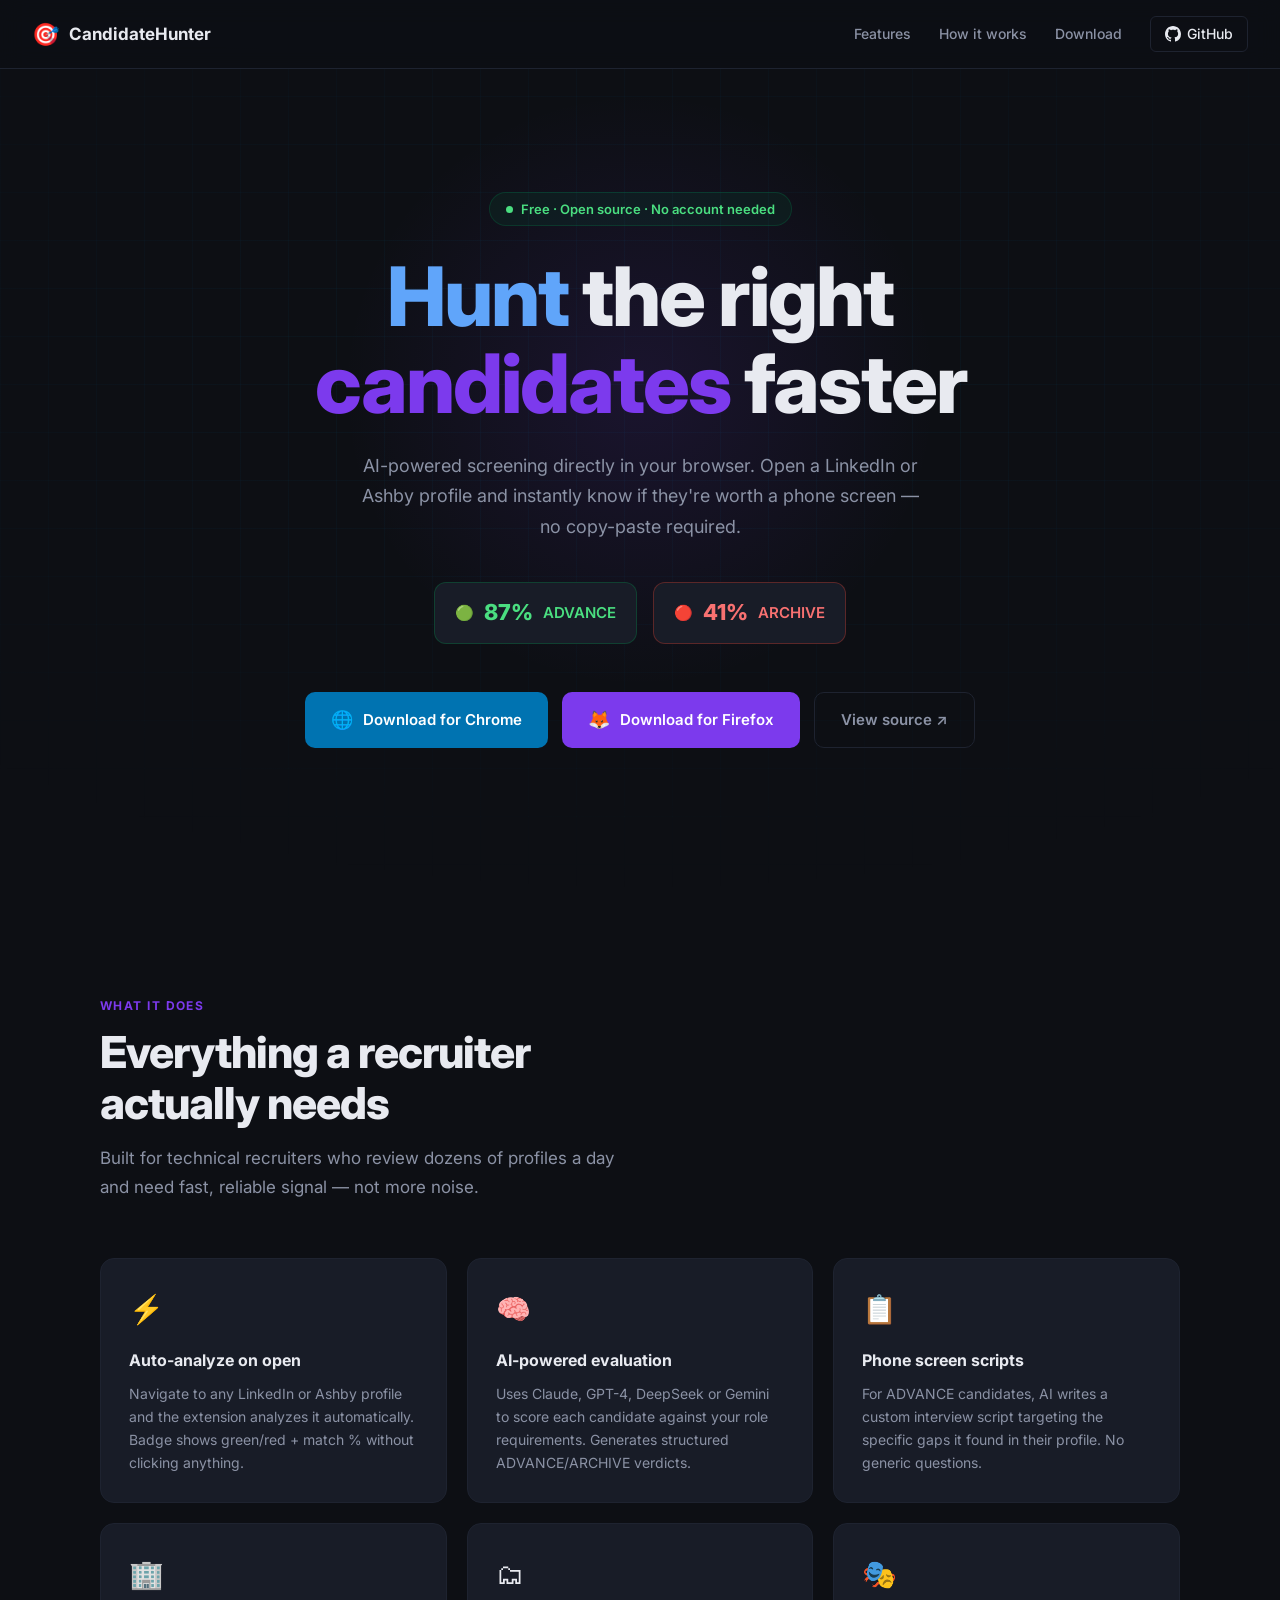
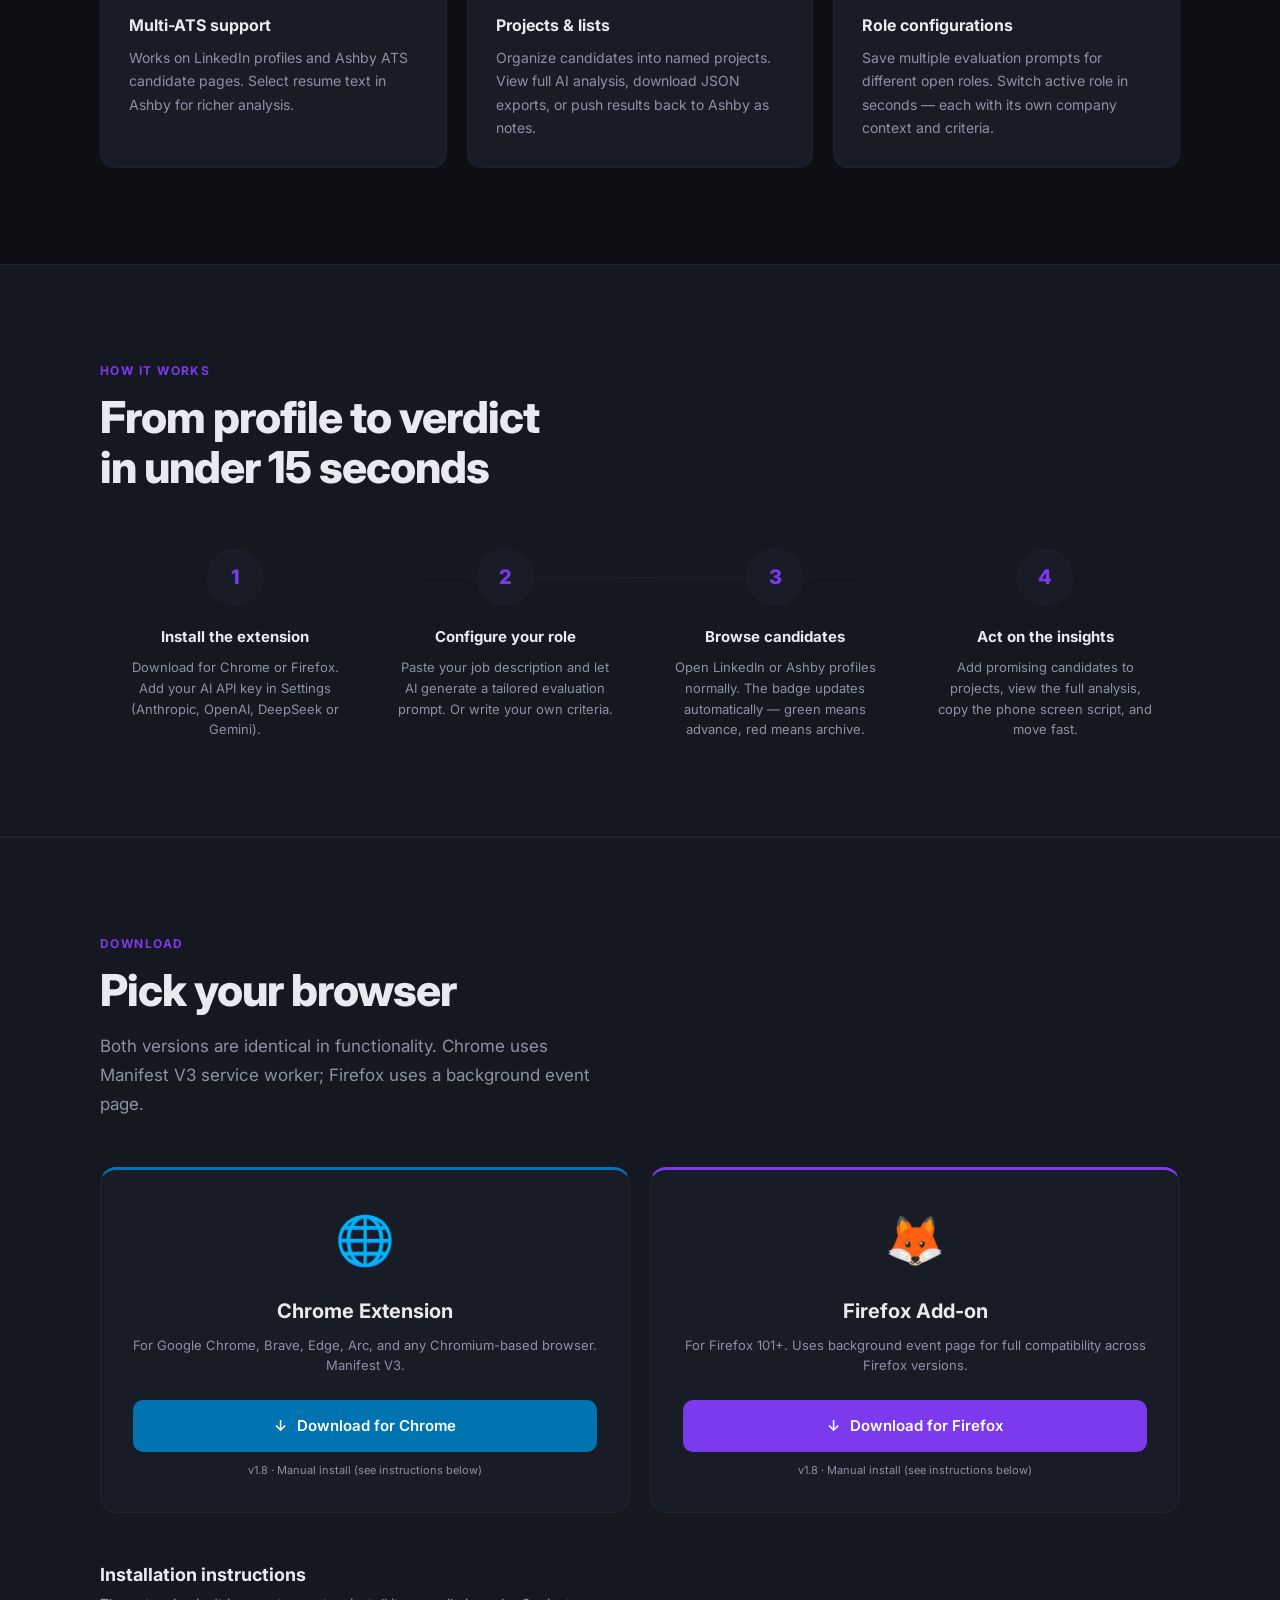
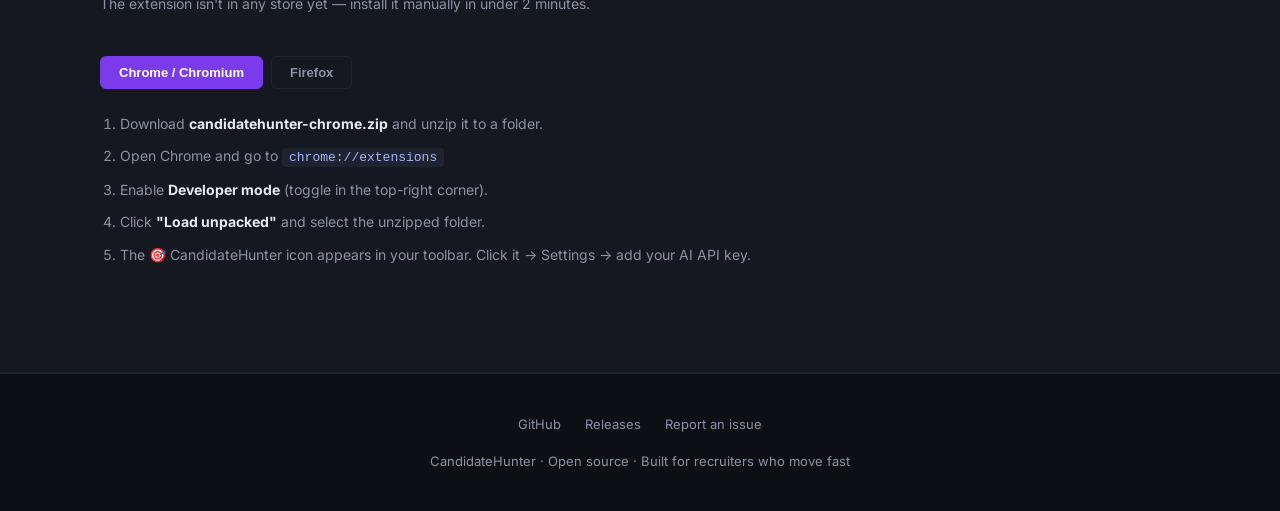
==== index.html @ fe48b66a "Initial commit: landing page + README" ====
<!DOCTYPE html>
<html lang="en">
<head>
  <meta charset="utf-8">
  <meta name="viewport" content="width=device-width, initial-scale=1">
  <title>CandidateHunter — AI-powered candidate screening</title>
  <meta name="description" content="Auto-analyze LinkedIn and Ashby candidates with AI. Get instant ADVANCE/ARCHIVE verdicts, phone screen scripts, and organized pipelines.">
  <link rel="preconnect" href="https://fonts.googleapis.com">
  <link href="https://fonts.googleapis.com/css2?family=Inter:wght@400;500;600;700;800&display=swap" rel="stylesheet">
  <style>
    *, *::before, *::after { box-sizing: border-box; margin: 0; padding: 0; }

    :root {
      --bg:      #0d0f14;
      --surface: #151820;
      --border:  #1e2330;
      --advance: #057642;
      --archive: #c0392b;
      --blue:    #0073b1;
      --purple:  #7c3aed;
      --text:    #e8eaf0;
      --muted:   #8b92a5;
      --card:    #181c27;
    }

    html { scroll-behavior: smooth; }

    body {
      font-family: 'Inter', -apple-system, sans-serif;
      background: var(--bg);
      color: var(--text);
      line-height: 1.6;
      overflow-x: hidden;
    }

    /* ── Nav ── */
    nav {
      position: fixed;
      top: 0; left: 0; right: 0;
      display: flex;
      align-items: center;
      justify-content: space-between;
      padding: 16px 32px;
      background: rgba(13, 15, 20, 0.85);
      backdrop-filter: blur(12px);
      border-bottom: 1px solid var(--border);
      z-index: 100;
    }
    .nav-logo {
      display: flex;
      align-items: center;
      gap: 10px;
      font-weight: 700;
      font-size: 17px;
      text-decoration: none;
      color: var(--text);
    }
    .nav-logo .icon { font-size: 22px; }
    .nav-links { display: flex; gap: 28px; align-items: center; }
    .nav-links a {
      color: var(--muted);
      text-decoration: none;
      font-size: 14px;
      font-weight: 500;
      transition: color 0.15s;
    }
    .nav-links a:hover { color: var(--text); }
    .nav-gh {
      display: flex;
      align-items: center;
      gap: 6px;
      color: var(--text) !important;
      border: 1px solid var(--border);
      padding: 6px 14px;
      border-radius: 6px;
      transition: border-color 0.15s !important;
    }
    .nav-gh:hover { border-color: var(--muted) !important; }

    /* ── Hero ── */
    .hero {
      min-height: 100vh;
      display: flex;
      align-items: center;
      justify-content: center;
      flex-direction: column;
      text-align: center;
      padding: 120px 24px 80px;
      position: relative;
      overflow: hidden;
    }

    /* animated grid background */
    .hero::before {
      content: '';
      position: absolute;
      inset: 0;
      background-image:
        linear-gradient(rgba(0,115,177,0.06) 1px, transparent 1px),
        linear-gradient(90deg, rgba(0,115,177,0.06) 1px, transparent 1px);
      background-size: 48px 48px;
      mask-image: radial-gradient(ellipse 80% 60% at 50% 40%, black 30%, transparent 100%);
    }

    /* glow */
    .hero::after {
      content: '';
      position: absolute;
      width: 600px; height: 600px;
      background: radial-gradient(circle, rgba(124,58,237,0.12) 0%, transparent 70%);
      top: 50%; left: 50%;
      transform: translate(-50%, -60%);
      pointer-events: none;
    }

    .hero-badge {
      display: inline-flex;
      align-items: center;
      gap: 8px;
      background: rgba(5, 118, 66, 0.12);
      border: 1px solid rgba(5, 118, 66, 0.3);
      color: #4ade80;
      padding: 6px 16px;
      border-radius: 100px;
      font-size: 13px;
      font-weight: 600;
      margin-bottom: 28px;
      position: relative;
      z-index: 1;
    }
    .badge-dot {
      width: 7px; height: 7px;
      background: #4ade80;
      border-radius: 50%;
      animation: pulse 2s infinite;
    }
    @keyframes pulse {
      0%, 100% { opacity: 1; transform: scale(1); }
      50%       { opacity: 0.5; transform: scale(0.8); }
    }

    .hero h1 {
      font-size: clamp(48px, 8vw, 82px);
      font-weight: 800;
      line-height: 1.05;
      letter-spacing: -2px;
      position: relative;
      z-index: 1;
      margin-bottom: 24px;
    }
    .hero h1 .accent { color: var(--purple); }
    .hero h1 .hunt   { color: #60a5fa; }

    .hero p {
      font-size: 18px;
      color: var(--muted);
      max-width: 560px;
      margin: 0 auto 40px;
      position: relative;
      z-index: 1;
      line-height: 1.7;
    }

    /* floating badge demo */
    .badge-demo {
      display: flex;
      align-items: center;
      justify-content: center;
      gap: 16px;
      margin-bottom: 48px;
      position: relative;
      z-index: 1;
      flex-wrap: wrap;
    }
    .ext-badge {
      display: flex;
      align-items: center;
      gap: 10px;
      background: var(--card);
      border: 1px solid var(--border);
      padding: 12px 20px;
      border-radius: 12px;
      font-weight: 600;
      font-size: 15px;
    }
    .ext-badge.advance { border-color: rgba(5,118,66,0.4); color: #4ade80; }
    .ext-badge.archive { border-color: rgba(192,57,43,0.4); color: #f87171; }
    .pct { font-size: 22px; font-weight: 800; }

    .dl-buttons {
      display: flex;
      gap: 14px;
      justify-content: center;
      flex-wrap: wrap;
      position: relative;
      z-index: 1;
    }
    .btn {
      display: inline-flex;
      align-items: center;
      gap: 10px;
      padding: 14px 26px;
      border-radius: 10px;
      font-size: 15px;
      font-weight: 600;
      text-decoration: none;
      transition: transform 0.15s, box-shadow 0.15s;
      cursor: pointer;
      border: none;
    }
    .btn:hover { transform: translateY(-2px); }
    .btn-chrome {
      background: var(--blue);
      color: white;
      box-shadow: 0 0 0 0 rgba(0,115,177,0);
    }
    .btn-chrome:hover { box-shadow: 0 8px 30px rgba(0,115,177,0.35); }
    .btn-firefox {
      background: var(--purple);
      color: white;
      box-shadow: 0 0 0 0 rgba(124,58,237,0);
    }
    .btn-firefox:hover { box-shadow: 0 8px 30px rgba(124,58,237,0.35); }
    .btn-ghost {
      background: transparent;
      color: var(--muted);
      border: 1px solid var(--border);
    }
    .btn-ghost:hover { color: var(--text); border-color: var(--muted); }
    .btn-icon { font-size: 18px; }

    /* ── Section ── */
    section { padding: 96px 24px; }
    .container { max-width: 1080px; margin: 0 auto; }
    .section-label {
      font-size: 12px;
      font-weight: 700;
      letter-spacing: 0.12em;
      text-transform: uppercase;
      color: var(--purple);
      margin-bottom: 12px;
    }
    .section-title {
      font-size: clamp(28px, 5vw, 44px);
      font-weight: 800;
      letter-spacing: -1px;
      line-height: 1.15;
      margin-bottom: 16px;
    }
    .section-sub {
      color: var(--muted);
      font-size: 17px;
      max-width: 520px;
      line-height: 1.7;
    }

    /* ── Features ── */
    .features-grid {
      display: grid;
      grid-template-columns: repeat(auto-fit, minmax(280px, 1fr));
      gap: 20px;
      margin-top: 56px;
    }
    .feature-card {
      background: var(--card);
      border: 1px solid var(--border);
      border-radius: 14px;
      padding: 28px;
      transition: border-color 0.2s, transform 0.2s;
    }
    .feature-card:hover { border-color: rgba(124,58,237,0.35); transform: translateY(-3px); }
    .feature-icon {
      font-size: 28px;
      margin-bottom: 16px;
      display: block;
    }
    .feature-card h3 {
      font-size: 16px;
      font-weight: 700;
      margin-bottom: 8px;
    }
    .feature-card p {
      color: var(--muted);
      font-size: 14px;
      line-height: 1.65;
    }

    /* ── How it works ── */
    .steps {
      display: grid;
      grid-template-columns: repeat(auto-fit, minmax(220px, 1fr));
      gap: 0;
      margin-top: 56px;
      position: relative;
    }
    .steps::before {
      content: '';
      position: absolute;
      top: 28px; left: 10%; right: 10%;
      height: 1px;
      background: linear-gradient(90deg, transparent, var(--border), transparent);
    }
    .step {
      text-align: center;
      padding: 0 24px;
      position: relative;
    }
    .step-num {
      width: 56px; height: 56px;
      background: var(--card);
      border: 1px solid var(--border);
      border-radius: 50%;
      display: flex;
      align-items: center;
      justify-content: center;
      font-size: 20px;
      font-weight: 800;
      color: var(--purple);
      margin: 0 auto 20px;
      position: relative;
      z-index: 1;
    }
    .step h3 { font-size: 15px; font-weight: 700; margin-bottom: 8px; }
    .step p   { color: var(--muted); font-size: 13px; line-height: 1.6; }

    /* ── Download ── */
    .download-section { background: var(--surface); border-top: 1px solid var(--border); border-bottom: 1px solid var(--border); }
    .download-cards {
      display: grid;
      grid-template-columns: 1fr 1fr;
      gap: 20px;
      margin-top: 48px;
    }
    @media (max-width: 640px) { .download-cards { grid-template-columns: 1fr; } }
    .dl-card {
      background: var(--card);
      border: 1px solid var(--border);
      border-radius: 16px;
      padding: 32px;
      text-align: center;
    }
    .dl-card.chrome { border-top: 3px solid var(--blue); }
    .dl-card.firefox{ border-top: 3px solid var(--purple); }
    .dl-card .browser-icon { font-size: 48px; margin-bottom: 16px; }
    .dl-card h3 { font-size: 20px; font-weight: 700; margin-bottom: 8px; }
    .dl-card p  { color: var(--muted); font-size: 13px; margin-bottom: 24px; line-height: 1.6; }
    .dl-card .btn { width: 100%; justify-content: center; }
    .dl-version { font-size: 11px; color: var(--muted); margin-top: 10px; }

    /* ── Install instructions ── */
    .install-tabs { display: flex; gap: 8px; margin-top: 40px; flex-wrap: wrap; }
    .tab-btn {
      padding: 8px 18px;
      border-radius: 6px;
      font-size: 13px;
      font-weight: 600;
      border: 1px solid var(--border);
      background: transparent;
      color: var(--muted);
      cursor: pointer;
      transition: all 0.15s;
    }
    .tab-btn.active { background: var(--purple); color: white; border-color: var(--purple); }
    .tab-content { display: none; margin-top: 24px; }
    .tab-content.active { display: block; }
    ol { padding-left: 20px; }
    ol li {
      color: var(--muted);
      font-size: 14px;
      margin-bottom: 10px;
      line-height: 1.6;
    }
    ol li strong { color: var(--text); }
    code {
      background: var(--border);
      padding: 2px 7px;
      border-radius: 4px;
      font-size: 13px;
      font-family: monospace;
      color: #a5b4fc;
    }

    /* ── Footer ── */
    footer {
      padding: 40px 24px;
      text-align: center;
      border-top: 1px solid var(--border);
      color: var(--muted);
      font-size: 13px;
    }
    footer a { color: var(--muted); text-decoration: none; }
    footer a:hover { color: var(--text); }
    .footer-links { display: flex; justify-content: center; gap: 24px; margin-bottom: 16px; }

    /* ── Responsive ── */
    @media (max-width: 768px) {
      nav { padding: 14px 20px; }
      .nav-links { display: none; }
      section { padding: 64px 20px; }
      .steps::before { display: none; }
    }
  </style>
</head>
<body>

<!-- ── Nav ── -->
<nav>
  <a class="nav-logo" href="#">
    <span class="icon">🎯</span>
    CandidateHunter
  </a>
  <div class="nav-links">
    <a href="#features">Features</a>
    <a href="#how-it-works">How it works</a>
    <a href="#download">Download</a>
    <a href="https://github.com/iamsourcer/candidatehunter" class="nav-gh" target="_blank">
      <svg width="16" height="16" viewBox="0 0 24 24" fill="currentColor"><path d="M12 0C5.37 0 0 5.37 0 12c0 5.31 3.435 9.795 8.205 11.385.6.105.825-.255.825-.57 0-.285-.015-1.23-.015-2.235-3.015.555-3.795-.735-4.035-1.41-.135-.345-.72-1.41-1.23-1.695-.42-.225-1.02-.78-.015-.795.945-.015 1.62.87 1.845 1.23 1.08 1.815 2.805 1.305 3.495.99.105-.78.42-1.305.765-1.605-2.67-.3-5.46-1.335-5.46-5.925 0-1.305.465-2.385 1.23-3.225-.12-.3-.54-1.53.12-3.18 0 0 1.005-.315 3.3 1.23.96-.27 1.98-.405 3-.405s2.04.135 3 .405c2.295-1.56 3.3-1.23 3.3-1.23.66 1.65.24 2.88.12 3.18.765.84 1.23 1.905 1.23 3.225 0 4.605-2.805 5.625-5.475 5.925.435.375.81 1.095.81 2.22 0 1.605-.015 2.895-.015 3.3 0 .315.225.69.825.57A12.02 12.02 0 0024 12c0-6.63-5.37-12-12-12z"/></svg>
      GitHub
    </a>
  </div>
</nav>

<!-- ── Hero ── -->
<section class="hero">
  <div class="hero-badge">
    <div class="badge-dot"></div>
    Free · Open source · No account needed
  </div>

  <h1>
    <span class="hunt">Hunt</span> the right<br>
    <span class="accent">candidates</span> faster
  </h1>

  <p>
    AI-powered screening directly in your browser. Open a LinkedIn or Ashby profile
    and instantly know if they're worth a phone screen — no copy-paste required.
  </p>

  <div class="badge-demo">
    <div class="ext-badge advance">
      <span>🟢</span>
      <span class="pct">87%</span>
      <span>ADVANCE</span>
    </div>
    <div class="ext-badge archive">
      <span>🔴</span>
      <span class="pct">41%</span>
      <span>ARCHIVE</span>
    </div>
  </div>

  <div class="dl-buttons">
    <a href="#download" class="btn btn-chrome">
      <span class="btn-icon">🌐</span>
      Download for Chrome
    </a>
    <a href="#download" class="btn btn-firefox">
      <span class="btn-icon">🦊</span>
      Download for Firefox
    </a>
    <a href="https://github.com/iamsourcer/candidatehunter" class="btn btn-ghost" target="_blank">
      View source ↗
    </a>
  </div>
</section>

<!-- ── Features ── -->
<section id="features">
  <div class="container">
    <div class="section-label">What it does</div>
    <h2 class="section-title">Everything a recruiter<br>actually needs</h2>
    <p class="section-sub">Built for technical recruiters who review dozens of profiles a day and need fast, reliable signal — not more noise.</p>

    <div class="features-grid">
      <div class="feature-card">
        <span class="feature-icon">⚡</span>
        <h3>Auto-analyze on open</h3>
        <p>Navigate to any LinkedIn or Ashby profile and the extension analyzes it automatically. Badge shows green/red + match % without clicking anything.</p>
      </div>
      <div class="feature-card">
        <span class="feature-icon">🧠</span>
        <h3>AI-powered evaluation</h3>
        <p>Uses Claude, GPT-4, DeepSeek or Gemini to score each candidate against your role requirements. Generates structured ADVANCE/ARCHIVE verdicts.</p>
      </div>
      <div class="feature-card">
        <span class="feature-icon">📋</span>
        <h3>Phone screen scripts</h3>
        <p>For ADVANCE candidates, AI writes a custom interview script targeting the specific gaps it found in their profile. No generic questions.</p>
      </div>
      <div class="feature-card">
        <span class="feature-icon">🏢</span>
        <h3>Multi-ATS support</h3>
        <p>Works on LinkedIn profiles and Ashby ATS candidate pages. Select resume text in Ashby for richer analysis.</p>
      </div>
      <div class="feature-card">
        <span class="feature-icon">🗂</span>
        <h3>Projects & lists</h3>
        <p>Organize candidates into named projects. View full AI analysis, download JSON exports, or push results back to Ashby as notes.</p>
      </div>
      <div class="feature-card">
        <span class="feature-icon">🎭</span>
        <h3>Role configurations</h3>
        <p>Save multiple evaluation prompts for different open roles. Switch active role in seconds — each with its own company context and criteria.</p>
      </div>
    </div>
  </div>
</section>

<!-- ── How it works ── -->
<section id="how-it-works" style="background: var(--surface); border-top: 1px solid var(--border); border-bottom: 1px solid var(--border);">
  <div class="container">
    <div class="section-label">How it works</div>
    <h2 class="section-title">From profile to verdict<br>in under 15 seconds</h2>

    <div class="steps">
      <div class="step">
        <div class="step-num">1</div>
        <h3>Install the extension</h3>
        <p>Download for Chrome or Firefox. Add your AI API key in Settings (Anthropic, OpenAI, DeepSeek or Gemini).</p>
      </div>
      <div class="step">
        <div class="step-num">2</div>
        <h3>Configure your role</h3>
        <p>Paste your job description and let AI generate a tailored evaluation prompt. Or write your own criteria.</p>
      </div>
      <div class="step">
        <div class="step-num">3</div>
        <h3>Browse candidates</h3>
        <p>Open LinkedIn or Ashby profiles normally. The badge updates automatically — green means advance, red means archive.</p>
      </div>
      <div class="step">
        <div class="step-num">4</div>
        <h3>Act on the insights</h3>
        <p>Add promising candidates to projects, view the full analysis, copy the phone screen script, and move fast.</p>
      </div>
    </div>
  </div>
</section>

<!-- ── Download ── -->
<section id="download" class="download-section">
  <div class="container">
    <div class="section-label">Download</div>
    <h2 class="section-title">Pick your browser</h2>
    <p class="section-sub">Both versions are identical in functionality. Chrome uses Manifest V3 service worker; Firefox uses a background event page.</p>

    <div class="download-cards">
      <div class="dl-card chrome">
        <div class="browser-icon">🌐</div>
        <h3>Chrome Extension</h3>
        <p>For Google Chrome, Brave, Edge, Arc, and any Chromium-based browser. Manifest V3.</p>
        <a href="https://github.com/iamsourcer/candidatehunter/releases/latest/download/candidatehunter-chrome.zip"
           class="btn btn-chrome">
          <span>↓</span> Download for Chrome
        </a>
        <div class="dl-version">v1.8 · Manual install (see instructions below)</div>
      </div>
      <div class="dl-card firefox">
        <div class="browser-icon">🦊</div>
        <h3>Firefox Add-on</h3>
        <p>For Firefox 101+. Uses background event page for full compatibility across Firefox versions.</p>
        <a href="https://github.com/iamsourcer/candidatehunter/releases/latest/download/candidatehunter-firefox.zip"
           class="btn btn-firefox">
          <span>↓</span> Download for Firefox
        </a>
        <div class="dl-version">v1.8 · Manual install (see instructions below)</div>
      </div>
    </div>

    <!-- Install instructions -->
    <div style="margin-top: 48px;">
      <h3 style="font-size: 18px; font-weight: 700; margin-bottom: 4px;">Installation instructions</h3>
      <p style="color: var(--muted); font-size: 14px; margin-bottom: 0;">The extension isn't in any store yet — install it manually in under 2 minutes.</p>

      <div class="install-tabs">
        <button class="tab-btn active" onclick="switchTab('chrome-install')">Chrome / Chromium</button>
        <button class="tab-btn" onclick="switchTab('firefox-install')">Firefox</button>
      </div>

      <div id="chrome-install" class="tab-content active">
        <ol>
          <li>Download <strong>candidatehunter-chrome.zip</strong> and unzip it to a folder.</li>
          <li>Open Chrome and go to <code>chrome://extensions</code></li>
          <li>Enable <strong>Developer mode</strong> (toggle in the top-right corner).</li>
          <li>Click <strong>"Load unpacked"</strong> and select the unzipped folder.</li>
          <li>The 🎯 CandidateHunter icon appears in your toolbar. Click it → Settings → add your AI API key.</li>
        </ol>
      </div>

      <div id="firefox-install" class="tab-content">
        <ol>
          <li>Download <strong>candidatehunter-firefox.zip</strong> and unzip it to a folder.</li>
          <li>Open Firefox and go to <code>about:debugging</code></li>
          <li>Click <strong>"This Firefox"</strong> in the left sidebar.</li>
          <li>Click <strong>"Load Temporary Add-on…"</strong> and select the <code>manifest.json</code> file inside the unzipped folder.</li>
          <li>The 🎯 CandidateHunter icon appears in your toolbar. Click it → Settings → add your AI API key.</li>
          <li><em>Note: Temporary add-ons are removed when Firefox restarts. For a permanent install, the extension needs to be signed by Mozilla.</em></li>
        </ol>
      </div>
    </div>
  </div>
</section>

<!-- ── Footer ── -->
<footer>
  <div class="footer-links">
    <a href="https://github.com/iamsourcer/candidatehunter" target="_blank">GitHub</a>
    <a href="https://github.com/iamsourcer/candidatehunter/releases" target="_blank">Releases</a>
    <a href="https://github.com/iamsourcer/candidatehunter/issues" target="_blank">Report an issue</a>
  </div>
  <p>CandidateHunter · Open source · Built for recruiters who move fast</p>
</footer>

<script>
  function switchTab(id) {
    document.querySelectorAll('.tab-content').forEach(el => el.classList.remove('active'));
    document.querySelectorAll('.tab-btn').forEach(el => el.classList.remove('active'));
    document.getElementById(id).classList.add('active');
    event.target.classList.add('active');
  }
</script>
</body>
</html>
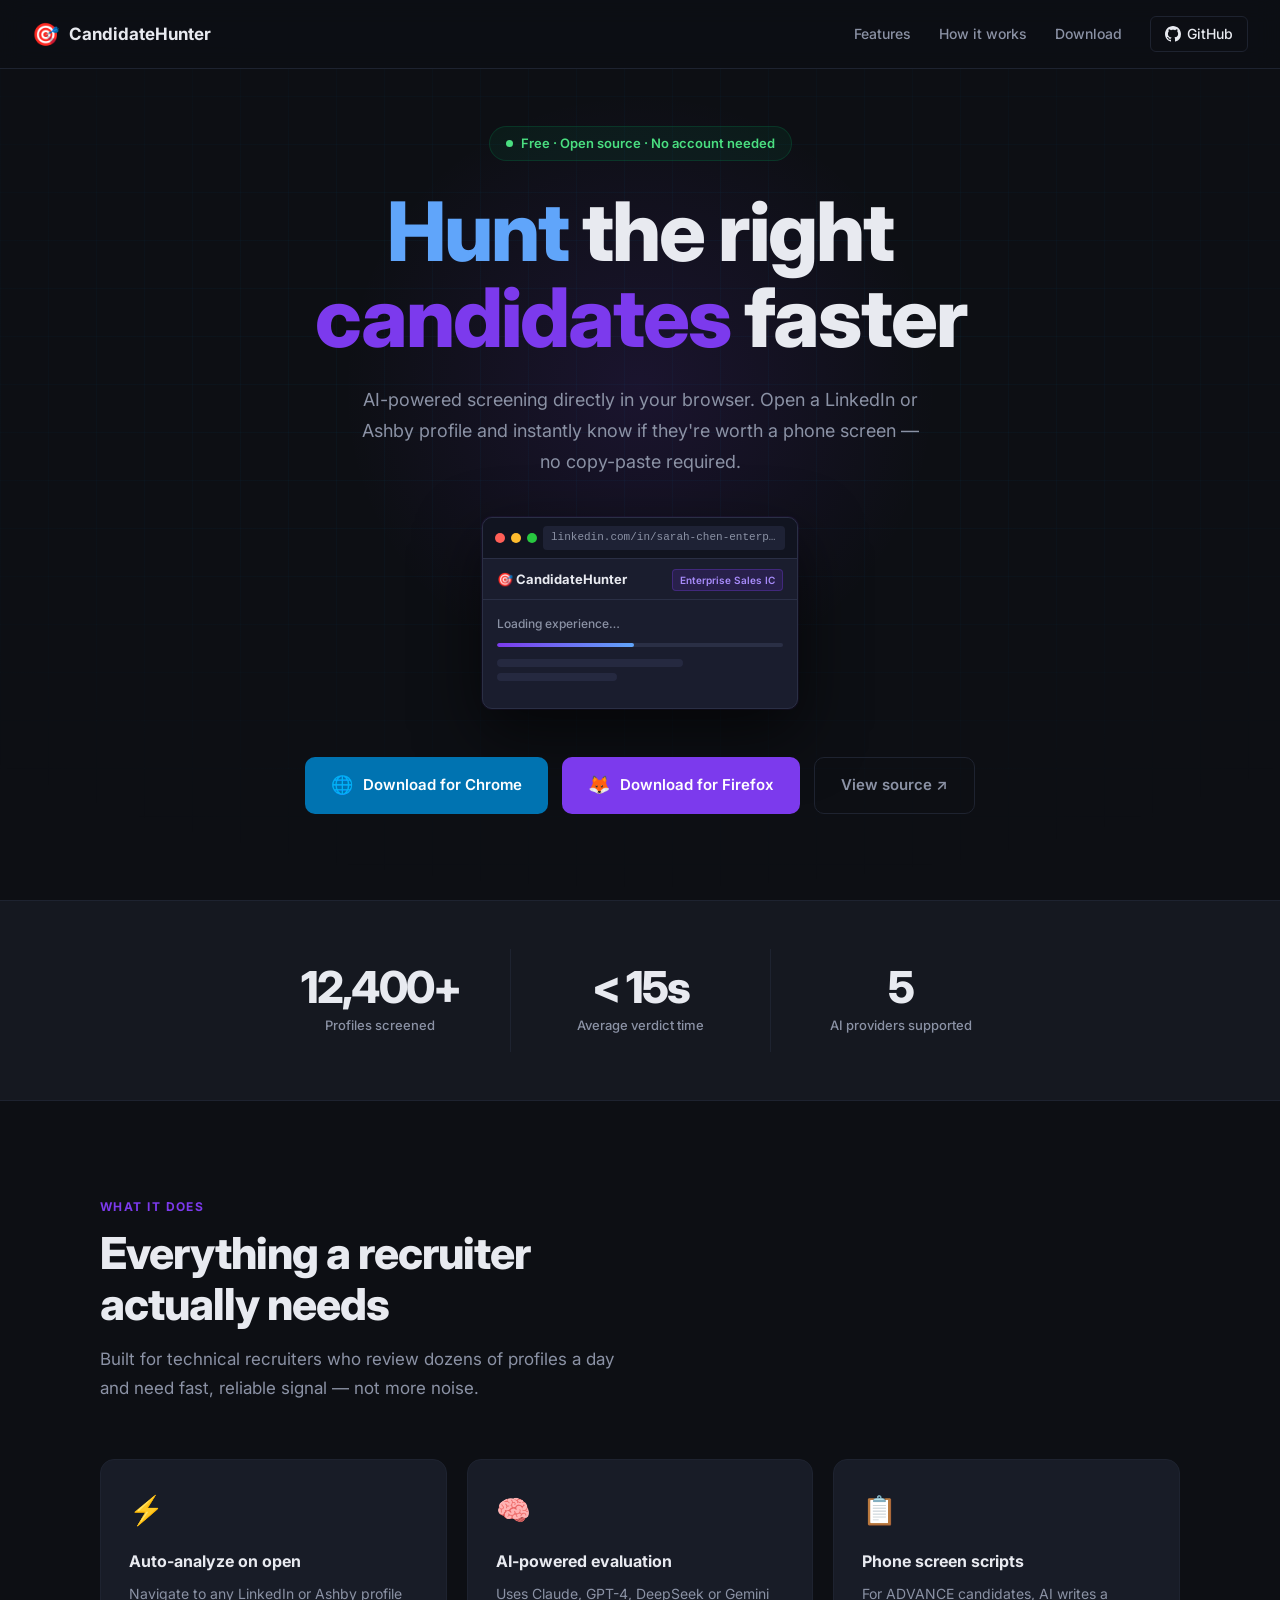
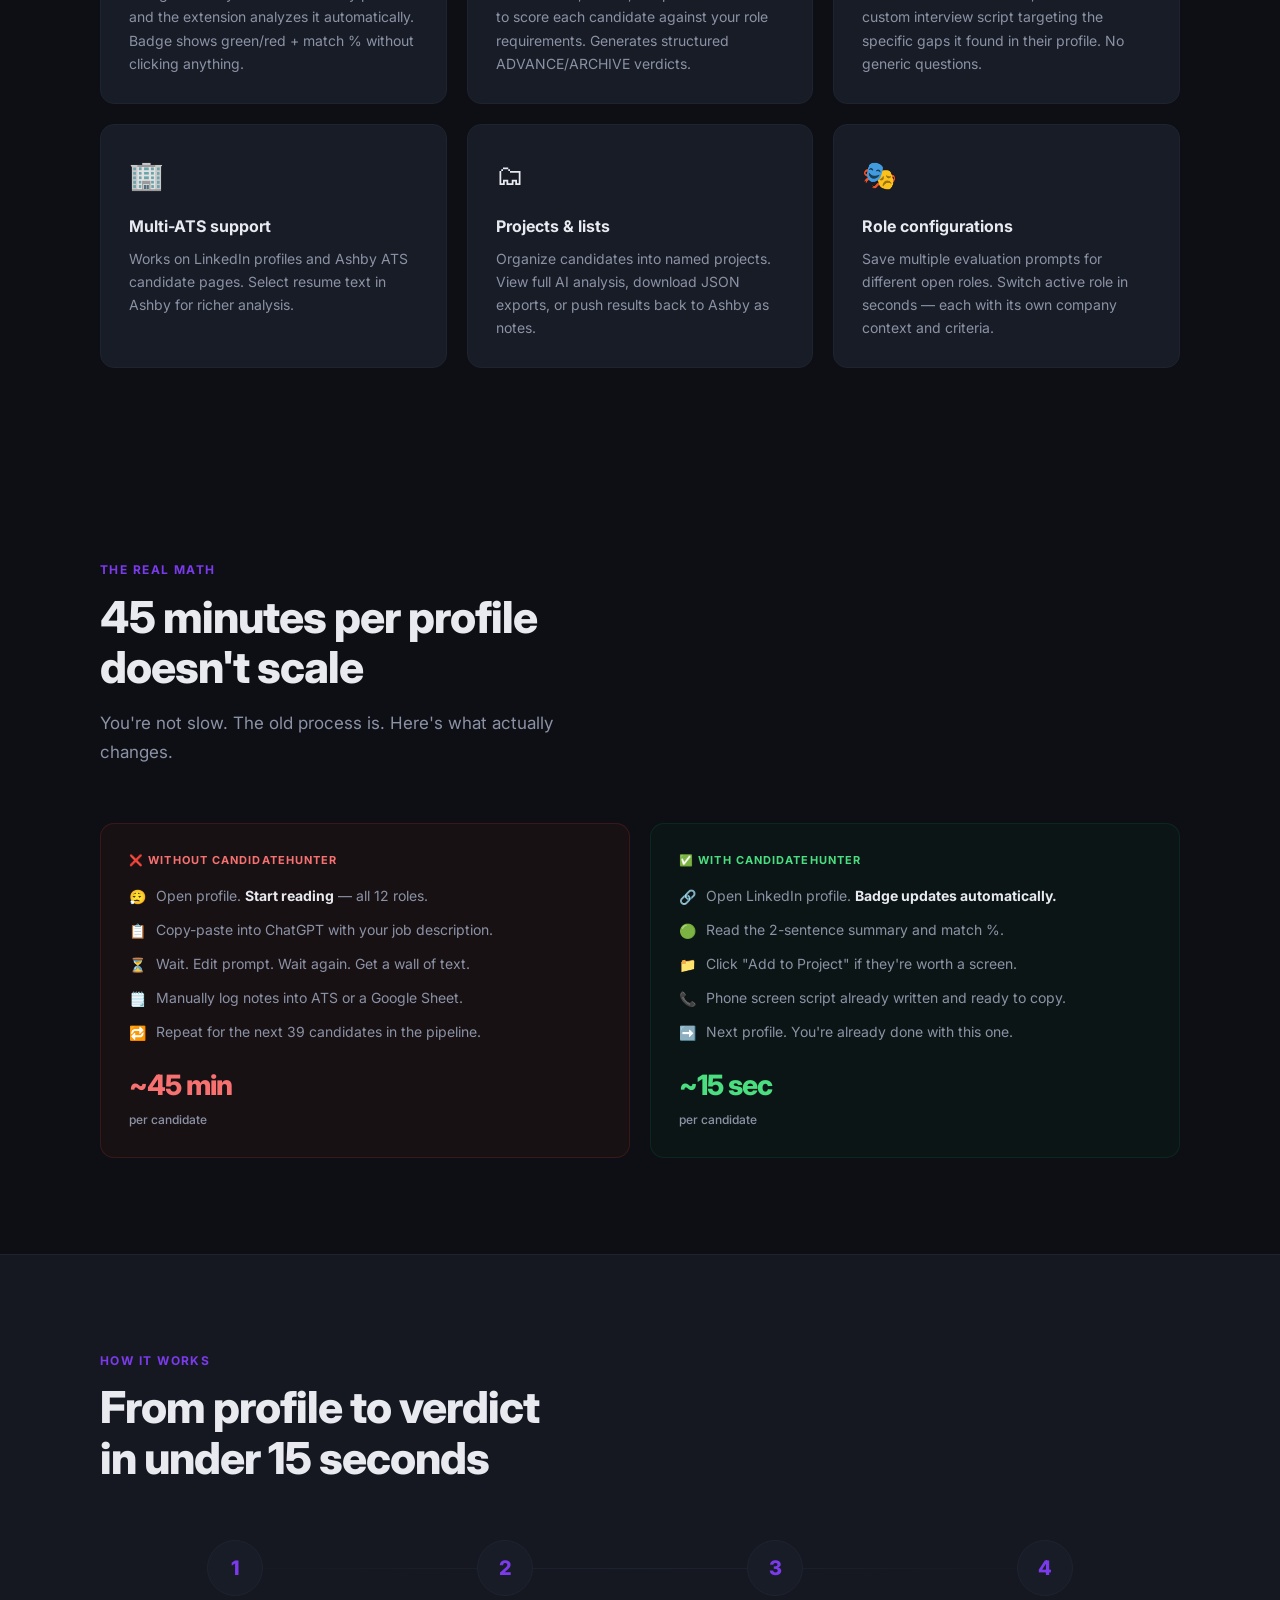
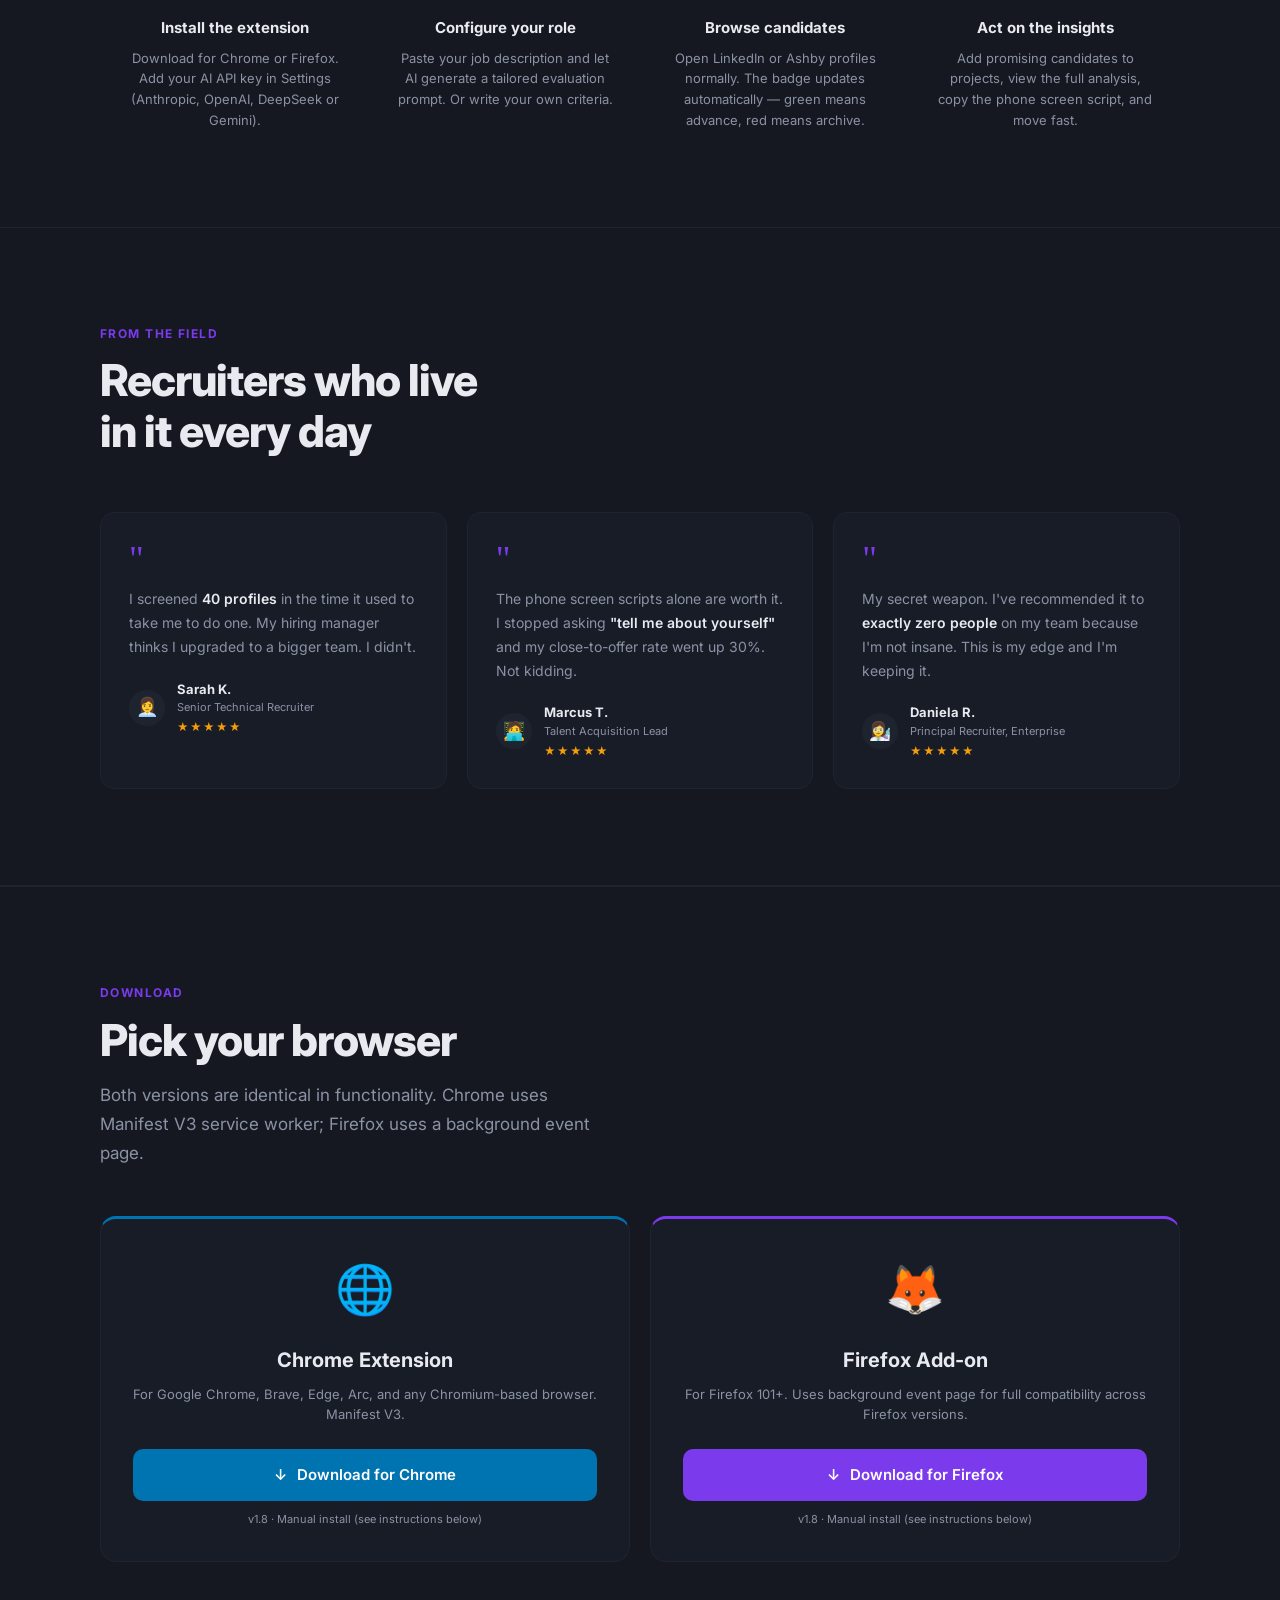
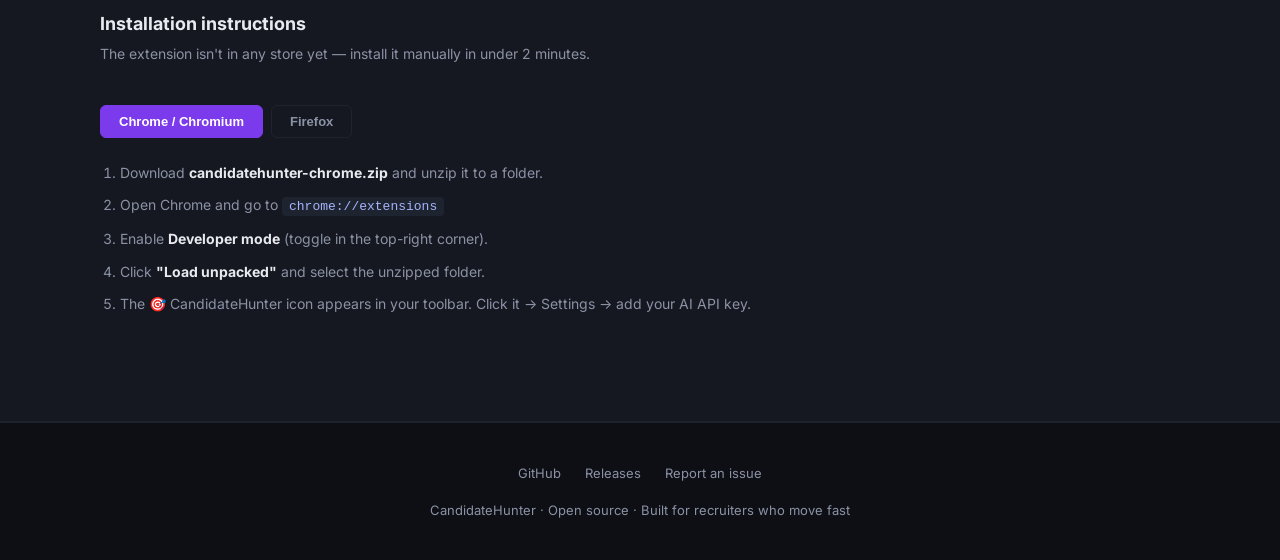
==== commit f21c9857: "Add animated popup demo, stats counter, before/after section, testimonials, easter egg" ====
--- a/index.html
+++ b/index.html
@@ -9,7 +9,6 @@
   <link href="https://fonts.googleapis.com/css2?family=Inter:wght@400;500;600;700;800&display=swap" rel="stylesheet">
   <style>
     *, *::before, *::after { box-sizing: border-box; margin: 0; padding: 0; }
-
     :root {
       --bg:      #0d0f14;
       --surface: #151820;
@@ -22,391 +21,177 @@
       --muted:   #8b92a5;
       --card:    #181c27;
     }
-
     html { scroll-behavior: smooth; }
-
-    body {
-      font-family: 'Inter', -apple-system, sans-serif;
-      background: var(--bg);
-      color: var(--text);
-      line-height: 1.6;
-      overflow-x: hidden;
-    }
-
-    /* ── Nav ── */
-    nav {
-      position: fixed;
-      top: 0; left: 0; right: 0;
-      display: flex;
-      align-items: center;
-      justify-content: space-between;
-      padding: 16px 32px;
-      background: rgba(13, 15, 20, 0.85);
-      backdrop-filter: blur(12px);
-      border-bottom: 1px solid var(--border);
-      z-index: 100;
-    }
-    .nav-logo {
-      display: flex;
-      align-items: center;
-      gap: 10px;
-      font-weight: 700;
-      font-size: 17px;
-      text-decoration: none;
-      color: var(--text);
-    }
-    .nav-logo .icon { font-size: 22px; }
+    body { font-family: 'Inter', -apple-system, sans-serif; background: var(--bg); color: var(--text); line-height: 1.6; overflow-x: hidden; }
+
+    /* NAV */
+    nav { position: fixed; top: 0; left: 0; right: 0; display: flex; align-items: center; justify-content: space-between; padding: 16px 32px; background: rgba(13,15,20,0.85); backdrop-filter: blur(12px); border-bottom: 1px solid var(--border); z-index: 100; }
+    .nav-logo { display: flex; align-items: center; gap: 10px; font-weight: 700; font-size: 17px; text-decoration: none; color: var(--text); }
+    .nav-logo .icon { font-size: 22px; cursor: pointer; transition: transform 0.15s; display: inline-block; user-select: none; }
+    .nav-logo .icon:hover { transform: scale(1.2) rotate(-10deg); }
     .nav-links { display: flex; gap: 28px; align-items: center; }
-    .nav-links a {
-      color: var(--muted);
-      text-decoration: none;
-      font-size: 14px;
-      font-weight: 500;
-      transition: color 0.15s;
-    }
+    .nav-links a { color: var(--muted); text-decoration: none; font-size: 14px; font-weight: 500; transition: color 0.15s; }
     .nav-links a:hover { color: var(--text); }
-    .nav-gh {
-      display: flex;
-      align-items: center;
-      gap: 6px;
-      color: var(--text) !important;
-      border: 1px solid var(--border);
-      padding: 6px 14px;
-      border-radius: 6px;
-      transition: border-color 0.15s !important;
-    }
+    .nav-gh { display: flex; align-items: center; gap: 6px; color: var(--text) !important; border: 1px solid var(--border); padding: 6px 14px; border-radius: 6px; transition: border-color 0.15s !important; }
     .nav-gh:hover { border-color: var(--muted) !important; }
 
-    /* ── Hero ── */
-    .hero {
-      min-height: 100vh;
-      display: flex;
-      align-items: center;
-      justify-content: center;
-      flex-direction: column;
-      text-align: center;
-      padding: 120px 24px 80px;
-      position: relative;
-      overflow: hidden;
-    }
-
-    /* animated grid background */
-    .hero::before {
-      content: '';
-      position: absolute;
-      inset: 0;
-      background-image:
-        linear-gradient(rgba(0,115,177,0.06) 1px, transparent 1px),
-        linear-gradient(90deg, rgba(0,115,177,0.06) 1px, transparent 1px);
-      background-size: 48px 48px;
-      mask-image: radial-gradient(ellipse 80% 60% at 50% 40%, black 30%, transparent 100%);
-    }
-
-    /* glow */
-    .hero::after {
-      content: '';
-      position: absolute;
-      width: 600px; height: 600px;
-      background: radial-gradient(circle, rgba(124,58,237,0.12) 0%, transparent 70%);
-      top: 50%; left: 50%;
-      transform: translate(-50%, -60%);
-      pointer-events: none;
-    }
-
-    .hero-badge {
-      display: inline-flex;
-      align-items: center;
-      gap: 8px;
-      background: rgba(5, 118, 66, 0.12);
-      border: 1px solid rgba(5, 118, 66, 0.3);
-      color: #4ade80;
-      padding: 6px 16px;
-      border-radius: 100px;
-      font-size: 13px;
-      font-weight: 600;
-      margin-bottom: 28px;
-      position: relative;
-      z-index: 1;
-    }
-    .badge-dot {
-      width: 7px; height: 7px;
-      background: #4ade80;
-      border-radius: 50%;
-      animation: pulse 2s infinite;
-    }
-    @keyframes pulse {
-      0%, 100% { opacity: 1; transform: scale(1); }
-      50%       { opacity: 0.5; transform: scale(0.8); }
-    }
-
-    .hero h1 {
-      font-size: clamp(48px, 8vw, 82px);
-      font-weight: 800;
-      line-height: 1.05;
-      letter-spacing: -2px;
-      position: relative;
-      z-index: 1;
-      margin-bottom: 24px;
-    }
+    /* HERO */
+    .hero { min-height: 100vh; display: flex; align-items: center; justify-content: center; flex-direction: column; text-align: center; padding: 120px 24px 80px; position: relative; overflow: hidden; }
+    .hero::before { content: ''; position: absolute; inset: 0; background-image: linear-gradient(rgba(0,115,177,0.06) 1px, transparent 1px), linear-gradient(90deg, rgba(0,115,177,0.06) 1px, transparent 1px); background-size: 48px 48px; mask-image: radial-gradient(ellipse 80% 60% at 50% 40%, black 30%, transparent 100%); }
+    .hero::after { content: ''; position: absolute; width: 600px; height: 600px; background: radial-gradient(circle, rgba(124,58,237,0.12) 0%, transparent 70%); top: 50%; left: 50%; transform: translate(-50%, -60%); pointer-events: none; }
+    .hero-badge { display: inline-flex; align-items: center; gap: 8px; background: rgba(5,118,66,0.12); border: 1px solid rgba(5,118,66,0.3); color: #4ade80; padding: 6px 16px; border-radius: 100px; font-size: 13px; font-weight: 600; margin-bottom: 28px; position: relative; z-index: 1; }
+    .badge-dot { width: 7px; height: 7px; background: #4ade80; border-radius: 50%; animation: pulse 2s infinite; }
+    @keyframes pulse { 0%,100%{opacity:1;transform:scale(1)}50%{opacity:.5;transform:scale(.8)} }
+    .hero h1 { font-size: clamp(48px, 8vw, 82px); font-weight: 800; line-height: 1.05; letter-spacing: -2px; position: relative; z-index: 1; margin-bottom: 24px; }
     .hero h1 .accent { color: var(--purple); }
     .hero h1 .hunt   { color: #60a5fa; }
-
-    .hero p {
-      font-size: 18px;
-      color: var(--muted);
-      max-width: 560px;
-      margin: 0 auto 40px;
-      position: relative;
-      z-index: 1;
-      line-height: 1.7;
-    }
-
-    /* floating badge demo */
-    .badge-demo {
-      display: flex;
-      align-items: center;
-      justify-content: center;
-      gap: 16px;
-      margin-bottom: 48px;
-      position: relative;
-      z-index: 1;
-      flex-wrap: wrap;
-    }
-    .ext-badge {
-      display: flex;
-      align-items: center;
-      gap: 10px;
-      background: var(--card);
-      border: 1px solid var(--border);
-      padding: 12px 20px;
-      border-radius: 12px;
-      font-weight: 600;
-      font-size: 15px;
-    }
-    .ext-badge.advance { border-color: rgba(5,118,66,0.4); color: #4ade80; }
-    .ext-badge.archive { border-color: rgba(192,57,43,0.4); color: #f87171; }
-    .pct { font-size: 22px; font-weight: 800; }
-
-    .dl-buttons {
-      display: flex;
-      gap: 14px;
-      justify-content: center;
-      flex-wrap: wrap;
-      position: relative;
-      z-index: 1;
-    }
-    .btn {
-      display: inline-flex;
-      align-items: center;
-      gap: 10px;
-      padding: 14px 26px;
-      border-radius: 10px;
-      font-size: 15px;
-      font-weight: 600;
-      text-decoration: none;
-      transition: transform 0.15s, box-shadow 0.15s;
-      cursor: pointer;
-      border: none;
-    }
+    .hero p { font-size: 18px; color: var(--muted); max-width: 560px; margin: 0 auto 40px; position: relative; z-index: 1; line-height: 1.7; }
+
+    /* POPUP DEMO */
+    .popup-demo-wrap { position: relative; z-index: 1; margin-bottom: 48px; display: flex; justify-content: center; }
+    .popup-window { width: 316px; background: #1a1d2e; border: 1px solid #2a2f45; border-radius: 10px; overflow: hidden; box-shadow: 0 24px 64px rgba(0,0,0,0.6), 0 0 0 1px rgba(124,58,237,0.08); text-align: left; font-size: 13px; }
+    .pw-titlebar { background: #111420; padding: 8px 12px; display: flex; align-items: center; gap: 6px; border-bottom: 1px solid #2a2f45; }
+    .pw-dot { width: 10px; height: 10px; border-radius: 50%; flex-shrink: 0; }
+    .pw-dot.r { background: #ff5f57; } .pw-dot.y { background: #febc2e; } .pw-dot.g { background: #28c840; }
+    .pw-url { flex: 1; background: #1e2235; border-radius: 4px; padding: 3px 8px; font-size: 11px; color: var(--muted); font-family: monospace; white-space: nowrap; overflow: hidden; text-overflow: ellipsis; }
+    .pw-header { padding: 10px 14px 8px; display: flex; align-items: center; justify-content: space-between; border-bottom: 1px solid #2a2f45; }
+    .pw-logo { font-weight: 700; font-size: 13px; }
+    .pw-role-tag { font-size: 10px; background: rgba(124,58,237,0.15); border: 1px solid rgba(124,58,237,0.3); color: #a78bfa; padding: 2px 7px; border-radius: 4px; font-weight: 600; }
+    .pw-body { padding: 14px; min-height: 108px; }
+    .pw-status-text { font-size: 12px; color: var(--muted); margin-bottom: 10px; font-weight: 500; }
+    .pw-bar { height: 4px; background: #2a2f45; border-radius: 2px; overflow: hidden; }
+    .pw-fill { height: 100%; background: linear-gradient(90deg, var(--purple), #60a5fa); border-radius: 2px; transition: width 0.9s cubic-bezier(0.4,0,0.2,1); width: 0%; }
+    .pw-shimmer { height: 8px; background: #252940; border-radius: 4px; margin-top: 12px; width: 65%; }
+    .pw-shimmer-2 { margin-top: 6px; width: 42%; }
+    .pw-result { display: none; }
+    .pw-verdict-line { font-size: 16px; font-weight: 800; color: #4ade80; margin-bottom: 8px; opacity: 0; transform: translateY(5px); transition: opacity 0.3s, transform 0.3s; }
+    .pw-verdict-line.vis { opacity: 1; transform: translateY(0); }
+    .pw-summary-text { font-size: 11px; color: var(--muted); line-height: 1.65; margin-bottom: 12px; opacity: 0; transition: opacity 0.4s 0.15s; }
+    .pw-summary-text.vis { opacity: 1; }
+    .pw-add-btn { width: 100%; background: var(--purple); color: white; border: none; padding: 8px; border-radius: 6px; font-size: 12px; font-weight: 600; cursor: pointer; opacity: 0; transition: opacity 0.3s 0.35s; }
+    .pw-add-btn.vis { opacity: 1; }
+
+    /* DL BUTTONS */
+    .dl-buttons { display: flex; gap: 14px; justify-content: center; flex-wrap: wrap; position: relative; z-index: 1; }
+    .btn { display: inline-flex; align-items: center; gap: 10px; padding: 14px 26px; border-radius: 10px; font-size: 15px; font-weight: 600; text-decoration: none; transition: transform 0.15s, box-shadow 0.15s; cursor: pointer; border: none; }
     .btn:hover { transform: translateY(-2px); }
-    .btn-chrome {
-      background: var(--blue);
-      color: white;
-      box-shadow: 0 0 0 0 rgba(0,115,177,0);
-    }
-    .btn-chrome:hover { box-shadow: 0 8px 30px rgba(0,115,177,0.35); }
-    .btn-firefox {
-      background: var(--purple);
-      color: white;
-      box-shadow: 0 0 0 0 rgba(124,58,237,0);
-    }
+    .btn-chrome  { background: var(--blue);   color: white; }
+    .btn-chrome:hover  { box-shadow: 0 8px 30px rgba(0,115,177,0.35); }
+    .btn-firefox { background: var(--purple); color: white; }
     .btn-firefox:hover { box-shadow: 0 8px 30px rgba(124,58,237,0.35); }
-    .btn-ghost {
-      background: transparent;
-      color: var(--muted);
-      border: 1px solid var(--border);
-    }
+    .btn-ghost { background: transparent; color: var(--muted); border: 1px solid var(--border); }
     .btn-ghost:hover { color: var(--text); border-color: var(--muted); }
     .btn-icon { font-size: 18px; }
 
-    /* ── Section ── */
+    /* STATS */
+    .stats-section { padding: 48px 24px; border-top: 1px solid var(--border); border-bottom: 1px solid var(--border); background: var(--surface); }
+    .stats-grid { max-width: 780px; margin: 0 auto; display: grid; grid-template-columns: repeat(3,1fr); text-align: center; }
+    .stat-item { padding: 16px 24px; }
+    .stat-item + .stat-item { border-left: 1px solid var(--border); }
+    .stat-num { font-size: 44px; font-weight: 800; letter-spacing: -2px; line-height: 1; margin-bottom: 6px; }
+    .stat-label { font-size: 13px; color: var(--muted); font-weight: 500; }
+    @media(max-width:540px){ .stats-grid{grid-template-columns:1fr} .stat-item+.stat-item{border-left:none;border-top:1px solid var(--border)} .stat-num{font-size:36px} }
+
+    /* SECTIONS */
     section { padding: 96px 24px; }
     .container { max-width: 1080px; margin: 0 auto; }
-    .section-label {
-      font-size: 12px;
-      font-weight: 700;
-      letter-spacing: 0.12em;
-      text-transform: uppercase;
-      color: var(--purple);
-      margin-bottom: 12px;
-    }
-    .section-title {
-      font-size: clamp(28px, 5vw, 44px);
-      font-weight: 800;
-      letter-spacing: -1px;
-      line-height: 1.15;
-      margin-bottom: 16px;
-    }
-    .section-sub {
-      color: var(--muted);
-      font-size: 17px;
-      max-width: 520px;
-      line-height: 1.7;
-    }
-
-    /* ── Features ── */
-    .features-grid {
-      display: grid;
-      grid-template-columns: repeat(auto-fit, minmax(280px, 1fr));
-      gap: 20px;
-      margin-top: 56px;
-    }
-    .feature-card {
-      background: var(--card);
-      border: 1px solid var(--border);
-      border-radius: 14px;
-      padding: 28px;
-      transition: border-color 0.2s, transform 0.2s;
-    }
-    .feature-card:hover { border-color: rgba(124,58,237,0.35); transform: translateY(-3px); }
-    .feature-icon {
-      font-size: 28px;
-      margin-bottom: 16px;
-      display: block;
-    }
-    .feature-card h3 {
-      font-size: 16px;
-      font-weight: 700;
-      margin-bottom: 8px;
-    }
-    .feature-card p {
-      color: var(--muted);
-      font-size: 14px;
-      line-height: 1.65;
-    }
-
-    /* ── How it works ── */
-    .steps {
-      display: grid;
-      grid-template-columns: repeat(auto-fit, minmax(220px, 1fr));
-      gap: 0;
-      margin-top: 56px;
-      position: relative;
-    }
-    .steps::before {
-      content: '';
-      position: absolute;
-      top: 28px; left: 10%; right: 10%;
-      height: 1px;
-      background: linear-gradient(90deg, transparent, var(--border), transparent);
-    }
-    .step {
-      text-align: center;
-      padding: 0 24px;
-      position: relative;
-    }
-    .step-num {
-      width: 56px; height: 56px;
-      background: var(--card);
-      border: 1px solid var(--border);
-      border-radius: 50%;
-      display: flex;
-      align-items: center;
-      justify-content: center;
-      font-size: 20px;
-      font-weight: 800;
-      color: var(--purple);
-      margin: 0 auto 20px;
-      position: relative;
-      z-index: 1;
-    }
+    .section-label { font-size: 12px; font-weight: 700; letter-spacing: .12em; text-transform: uppercase; color: var(--purple); margin-bottom: 12px; }
+    .section-title { font-size: clamp(28px,5vw,44px); font-weight: 800; letter-spacing: -1px; line-height: 1.15; margin-bottom: 16px; }
+    .section-sub { color: var(--muted); font-size: 17px; max-width: 520px; line-height: 1.7; }
+
+    /* FEATURES */
+    .features-grid { display: grid; grid-template-columns: repeat(auto-fit,minmax(280px,1fr)); gap: 20px; margin-top: 56px; }
+    .feature-card { background: var(--card); border: 1px solid var(--border); border-radius: 14px; padding: 28px; transition: border-color .2s, transform .2s; }
+    .feature-card:hover { border-color: rgba(124,58,237,.35); transform: translateY(-3px); }
+    .feature-icon { font-size: 28px; margin-bottom: 16px; display: block; }
+    .feature-card h3 { font-size: 16px; font-weight: 700; margin-bottom: 8px; }
+    .feature-card p { color: var(--muted); font-size: 14px; line-height: 1.65; }
+
+    /* BEFORE / AFTER */
+    .ba-grid { display: grid; grid-template-columns: 1fr 1fr; gap: 20px; margin-top: 56px; }
+    @media(max-width:640px){ .ba-grid{grid-template-columns:1fr} }
+    .ba-card { border-radius: 14px; padding: 28px; }
+    .ba-card.before { background: rgba(192,57,43,.06); border: 1px solid rgba(192,57,43,.2); }
+    .ba-card.after  { background: rgba(5,118,66,.06);  border: 1px solid rgba(5,118,66,.2);  }
+    .ba-label { font-size: 11px; font-weight: 700; letter-spacing: .1em; text-transform: uppercase; margin-bottom: 16px; }
+    .ba-card.before .ba-label { color: #f87171; }
+    .ba-card.after  .ba-label { color: #4ade80; }
+    .ba-item { display: flex; align-items: flex-start; gap: 10px; margin-bottom: 12px; font-size: 14px; color: var(--muted); line-height: 1.5; }
+    .ba-item .bi { flex-shrink: 0; margin-top: 1px; }
+    .ba-item strong { color: var(--text); }
+    .ba-time { margin-top: 20px; font-size: 28px; font-weight: 800; letter-spacing: -1px; }
+    .ba-card.before .ba-time { color: #f87171; }
+    .ba-card.after  .ba-time { color: #4ade80; }
+    .ba-time-label { font-size: 12px; color: var(--muted); font-weight: 500; margin-top: 2px; }
+
+    /* HOW IT WORKS */
+    .steps { display: grid; grid-template-columns: repeat(auto-fit,minmax(220px,1fr)); gap: 0; margin-top: 56px; position: relative; }
+    .steps::before { content: ''; position: absolute; top: 28px; left: 10%; right: 10%; height: 1px; background: linear-gradient(90deg,transparent,var(--border),transparent); }
+    .step { text-align: center; padding: 0 24px; }
+    .step-num { width: 56px; height: 56px; background: var(--card); border: 1px solid var(--border); border-radius: 50%; display: flex; align-items: center; justify-content: center; font-size: 20px; font-weight: 800; color: var(--purple); margin: 0 auto 20px; position: relative; z-index: 1; }
     .step h3 { font-size: 15px; font-weight: 700; margin-bottom: 8px; }
     .step p   { color: var(--muted); font-size: 13px; line-height: 1.6; }
 
-    /* ── Download ── */
+    /* TESTIMONIALS */
+    .t-grid { display: grid; grid-template-columns: repeat(auto-fit,minmax(280px,1fr)); gap: 20px; margin-top: 56px; }
+    .t-card { background: var(--card); border: 1px solid var(--border); border-radius: 14px; padding: 28px; }
+    .t-quote { font-size: 36px; line-height: 1; color: var(--purple); margin-bottom: 10px; font-family: Georgia, serif; }
+    .t-text { font-size: 14px; line-height: 1.7; color: var(--muted); margin-bottom: 20px; }
+    .t-text em { color: var(--text); font-style: normal; font-weight: 600; }
+    .t-author { display: flex; align-items: center; gap: 12px; }
+    .t-avatar { width: 36px; height: 36px; border-radius: 50%; background: var(--border); display: flex; align-items: center; justify-content: center; font-size: 18px; flex-shrink: 0; }
+    .t-name { font-size: 13px; font-weight: 700; }
+    .t-role { font-size: 11px; color: var(--muted); }
+    .t-stars { color: #f59e0b; font-size: 11px; margin-top: 2px; letter-spacing: 1px; }
+
+    /* DOWNLOAD */
     .download-section { background: var(--surface); border-top: 1px solid var(--border); border-bottom: 1px solid var(--border); }
-    .download-cards {
-      display: grid;
-      grid-template-columns: 1fr 1fr;
-      gap: 20px;
-      margin-top: 48px;
-    }
-    @media (max-width: 640px) { .download-cards { grid-template-columns: 1fr; } }
-    .dl-card {
-      background: var(--card);
-      border: 1px solid var(--border);
-      border-radius: 16px;
-      padding: 32px;
-      text-align: center;
-    }
-    .dl-card.chrome { border-top: 3px solid var(--blue); }
-    .dl-card.firefox{ border-top: 3px solid var(--purple); }
+    .download-cards { display: grid; grid-template-columns: 1fr 1fr; gap: 20px; margin-top: 48px; }
+    @media(max-width:640px){ .download-cards{grid-template-columns:1fr} }
+    .dl-card { background: var(--card); border: 1px solid var(--border); border-radius: 16px; padding: 32px; text-align: center; }
+    .dl-card.chrome  { border-top: 3px solid var(--blue); }
+    .dl-card.firefox { border-top: 3px solid var(--purple); }
     .dl-card .browser-icon { font-size: 48px; margin-bottom: 16px; }
     .dl-card h3 { font-size: 20px; font-weight: 700; margin-bottom: 8px; }
     .dl-card p  { color: var(--muted); font-size: 13px; margin-bottom: 24px; line-height: 1.6; }
     .dl-card .btn { width: 100%; justify-content: center; }
     .dl-version { font-size: 11px; color: var(--muted); margin-top: 10px; }
-
-    /* ── Install instructions ── */
     .install-tabs { display: flex; gap: 8px; margin-top: 40px; flex-wrap: wrap; }
-    .tab-btn {
-      padding: 8px 18px;
-      border-radius: 6px;
-      font-size: 13px;
-      font-weight: 600;
-      border: 1px solid var(--border);
-      background: transparent;
-      color: var(--muted);
-      cursor: pointer;
-      transition: all 0.15s;
-    }
+    .tab-btn { padding: 8px 18px; border-radius: 6px; font-size: 13px; font-weight: 600; border: 1px solid var(--border); background: transparent; color: var(--muted); cursor: pointer; transition: all .15s; }
     .tab-btn.active { background: var(--purple); color: white; border-color: var(--purple); }
     .tab-content { display: none; margin-top: 24px; }
     .tab-content.active { display: block; }
     ol { padding-left: 20px; }
-    ol li {
-      color: var(--muted);
-      font-size: 14px;
-      margin-bottom: 10px;
-      line-height: 1.6;
-    }
+    ol li { color: var(--muted); font-size: 14px; margin-bottom: 10px; line-height: 1.6; }
     ol li strong { color: var(--text); }
-    code {
-      background: var(--border);
-      padding: 2px 7px;
-      border-radius: 4px;
-      font-size: 13px;
-      font-family: monospace;
-      color: #a5b4fc;
-    }
-
-    /* ── Footer ── */
-    footer {
-      padding: 40px 24px;
-      text-align: center;
-      border-top: 1px solid var(--border);
-      color: var(--muted);
-      font-size: 13px;
-    }
+    code { background: var(--border); padding: 2px 7px; border-radius: 4px; font-size: 13px; font-family: monospace; color: #a5b4fc; }
+
+    /* FOOTER */
+    footer { padding: 40px 24px; text-align: center; border-top: 1px solid var(--border); color: var(--muted); font-size: 13px; }
     footer a { color: var(--muted); text-decoration: none; }
     footer a:hover { color: var(--text); }
     .footer-links { display: flex; justify-content: center; gap: 24px; margin-bottom: 16px; }
 
-    /* ── Responsive ── */
-    @media (max-width: 768px) {
-      nav { padding: 14px 20px; }
-      .nav-links { display: none; }
-      section { padding: 64px 20px; }
-      .steps::before { display: none; }
-    }
+    /* RESPONSIVE */
+    @media(max-width:768px){ nav{padding:14px 20px} .nav-links{display:none} section{padding:64px 20px} .steps::before{display:none} }
+
+    /* CONFETTI */
+    .confetti-piece { position: fixed; top: -12px; border-radius: 2px; pointer-events: none; z-index: 9999; animation: cf-fall linear forwards; }
+    @keyframes cf-fall { from{transform:translateY(0) rotate(0deg);opacity:1} to{transform:translateY(105vh) rotate(720deg);opacity:0} }
+
+    /* EASTER EGG TOAST */
+    .easter-toast { position: fixed; bottom: 28px; left: 50%; transform: translateX(-50%) translateY(80px); background: #1a1d2e; border: 1px solid var(--purple); color: var(--text); padding: 14px 24px; border-radius: 12px; font-weight: 600; font-size: 14px; z-index: 9999; transition: transform 0.4s cubic-bezier(0.34,1.56,0.64,1), opacity 0.4s; opacity: 0; white-space: nowrap; pointer-events: none; }
+    .easter-toast.vis { transform: translateX(-50%) translateY(0); opacity: 1; }
   </style>
 </head>
 <body>
 
-<!-- ── Nav ── -->
+<div class="easter-toast" id="easter-toast">🎉 You found it. Now go screen some candidates.</div>
+
+<!-- NAV -->
 <nav>
   <a class="nav-logo" href="#">
-    <span class="icon">🎯</span>
+    <span class="icon" id="logo-icon">🎯</span>
     CandidateHunter
   </a>
   <div class="nav-links">
@@ -420,164 +205,186 @@
   </div>
 </nav>
 
-<!-- ── Hero ── -->
+<!-- HERO -->
 <section class="hero">
   <div class="hero-badge">
     <div class="badge-dot"></div>
     Free · Open source · No account needed
   </div>
-
   <h1>
     <span class="hunt">Hunt</span> the right<br>
     <span class="accent">candidates</span> faster
   </h1>
-
-  <p>
-    AI-powered screening directly in your browser. Open a LinkedIn or Ashby profile
-    and instantly know if they're worth a phone screen — no copy-paste required.
-  </p>
-
-  <div class="badge-demo">
-    <div class="ext-badge advance">
-      <span>🟢</span>
-      <span class="pct">87%</span>
-      <span>ADVANCE</span>
-    </div>
-    <div class="ext-badge archive">
-      <span>🔴</span>
-      <span class="pct">41%</span>
-      <span>ARCHIVE</span>
+  <p>AI-powered screening directly in your browser. Open a LinkedIn or Ashby profile and instantly know if they're worth a phone screen — no copy-paste required.</p>
+
+  <!-- Animated popup demo -->
+  <div class="popup-demo-wrap">
+    <div class="popup-window">
+      <div class="pw-titlebar">
+        <div class="pw-dot r"></div><div class="pw-dot y"></div><div class="pw-dot g"></div>
+        <div class="pw-url">linkedin.com/in/sarah-chen-enterprise</div>
+      </div>
+      <div class="pw-header">
+        <div class="pw-logo">🎯 CandidateHunter</div>
+        <span class="pw-role-tag">Enterprise Sales IC</span>
+      </div>
+      <div class="pw-body">
+        <div id="pw-loading">
+          <div class="pw-status-text" id="pw-status">Starting analysis…</div>
+          <div class="pw-bar"><div class="pw-fill" id="pw-fill"></div></div>
+          <div class="pw-shimmer"></div>
+          <div class="pw-shimmer pw-shimmer-2"></div>
+        </div>
+        <div id="pw-result" class="pw-result">
+          <div class="pw-verdict-line" id="pw-verdict">🟢 <span id="pw-pct">0</span>% — ADVANCE</div>
+          <div class="pw-summary-text" id="pw-summary">Strong enterprise services background. 6 years at Thoughtworks and EPAM selling custom SOW engagements aligns directly with the model.</div>
+          <button class="pw-add-btn" id="pw-btn">+ Add to Project</button>
+        </div>
+      </div>
     </div>
   </div>
 
   <div class="dl-buttons">
-    <a href="#download" class="btn btn-chrome">
-      <span class="btn-icon">🌐</span>
-      Download for Chrome
-    </a>
-    <a href="#download" class="btn btn-firefox">
-      <span class="btn-icon">🦊</span>
-      Download for Firefox
-    </a>
-    <a href="https://github.com/iamsourcer/candidatehunter" class="btn btn-ghost" target="_blank">
-      View source ↗
-    </a>
+    <a href="#download" class="btn btn-chrome"><span class="btn-icon">🌐</span>Download for Chrome</a>
+    <a href="#download" class="btn btn-firefox"><span class="btn-icon">🦊</span>Download for Firefox</a>
+    <a href="https://github.com/iamsourcer/candidatehunter" class="btn btn-ghost" target="_blank">View source ↗</a>
   </div>
 </section>
 
-<!-- ── Features ── -->
+<!-- STATS -->
+<div class="stats-section" id="stats-section">
+  <div class="stats-grid">
+    <div class="stat-item">
+      <div class="stat-num" id="stat-0">12,400+</div>
+      <div class="stat-label">Profiles screened</div>
+    </div>
+    <div class="stat-item">
+      <div class="stat-num" id="stat-1">&lt; 15s</div>
+      <div class="stat-label">Average verdict time</div>
+    </div>
+    <div class="stat-item">
+      <div class="stat-num" id="stat-2">5</div>
+      <div class="stat-label">AI providers supported</div>
+    </div>
+  </div>
+</div>
+
+<!-- FEATURES -->
 <section id="features">
   <div class="container">
     <div class="section-label">What it does</div>
     <h2 class="section-title">Everything a recruiter<br>actually needs</h2>
     <p class="section-sub">Built for technical recruiters who review dozens of profiles a day and need fast, reliable signal — not more noise.</p>
-
     <div class="features-grid">
-      <div class="feature-card">
-        <span class="feature-icon">⚡</span>
-        <h3>Auto-analyze on open</h3>
-        <p>Navigate to any LinkedIn or Ashby profile and the extension analyzes it automatically. Badge shows green/red + match % without clicking anything.</p>
-      </div>
-      <div class="feature-card">
-        <span class="feature-icon">🧠</span>
-        <h3>AI-powered evaluation</h3>
-        <p>Uses Claude, GPT-4, DeepSeek or Gemini to score each candidate against your role requirements. Generates structured ADVANCE/ARCHIVE verdicts.</p>
-      </div>
-      <div class="feature-card">
-        <span class="feature-icon">📋</span>
-        <h3>Phone screen scripts</h3>
-        <p>For ADVANCE candidates, AI writes a custom interview script targeting the specific gaps it found in their profile. No generic questions.</p>
-      </div>
-      <div class="feature-card">
-        <span class="feature-icon">🏢</span>
-        <h3>Multi-ATS support</h3>
-        <p>Works on LinkedIn profiles and Ashby ATS candidate pages. Select resume text in Ashby for richer analysis.</p>
-      </div>
-      <div class="feature-card">
-        <span class="feature-icon">🗂</span>
-        <h3>Projects & lists</h3>
-        <p>Organize candidates into named projects. View full AI analysis, download JSON exports, or push results back to Ashby as notes.</p>
-      </div>
-      <div class="feature-card">
-        <span class="feature-icon">🎭</span>
-        <h3>Role configurations</h3>
-        <p>Save multiple evaluation prompts for different open roles. Switch active role in seconds — each with its own company context and criteria.</p>
-      </div>
+      <div class="feature-card"><span class="feature-icon">⚡</span><h3>Auto-analyze on open</h3><p>Navigate to any LinkedIn or Ashby profile and the extension analyzes it automatically. Badge shows green/red + match % without clicking anything.</p></div>
+      <div class="feature-card"><span class="feature-icon">🧠</span><h3>AI-powered evaluation</h3><p>Uses Claude, GPT-4, DeepSeek or Gemini to score each candidate against your role requirements. Generates structured ADVANCE/ARCHIVE verdicts.</p></div>
+      <div class="feature-card"><span class="feature-icon">📋</span><h3>Phone screen scripts</h3><p>For ADVANCE candidates, AI writes a custom interview script targeting the specific gaps it found in their profile. No generic questions.</p></div>
+      <div class="feature-card"><span class="feature-icon">🏢</span><h3>Multi-ATS support</h3><p>Works on LinkedIn profiles and Ashby ATS candidate pages. Select resume text in Ashby for richer analysis.</p></div>
+      <div class="feature-card"><span class="feature-icon">🗂</span><h3>Projects & lists</h3><p>Organize candidates into named projects. View full AI analysis, download JSON exports, or push results back to Ashby as notes.</p></div>
+      <div class="feature-card"><span class="feature-icon">🎭</span><h3>Role configurations</h3><p>Save multiple evaluation prompts for different open roles. Switch active role in seconds — each with its own company context and criteria.</p></div>
     </div>
   </div>
 </section>
 
-<!-- ── How it works ── -->
+<!-- BEFORE / AFTER -->
+<section style="background: var(--bg);">
+  <div class="container">
+    <div class="section-label">The real math</div>
+    <h2 class="section-title">45 minutes per profile<br>doesn't scale</h2>
+    <p class="section-sub">You're not slow. The old process is. Here's what actually changes.</p>
+    <div class="ba-grid">
+      <div class="ba-card before">
+        <div class="ba-label">❌ Without CandidateHunter</div>
+        <div class="ba-item"><span class="bi">😮‍💨</span><span>Open profile. <strong>Start reading</strong> — all 12 roles.</span></div>
+        <div class="ba-item"><span class="bi">📋</span><span>Copy-paste into ChatGPT with your job description.</span></div>
+        <div class="ba-item"><span class="bi">⏳</span><span>Wait. Edit prompt. Wait again. Get a wall of text.</span></div>
+        <div class="ba-item"><span class="bi">🗒️</span><span>Manually log notes into ATS or a Google Sheet.</span></div>
+        <div class="ba-item"><span class="bi">🔁</span><span>Repeat for the next 39 candidates in the pipeline.</span></div>
+        <div class="ba-time">~45 min</div>
+        <div class="ba-time-label">per candidate</div>
+      </div>
+      <div class="ba-card after">
+        <div class="ba-label">✅ With CandidateHunter</div>
+        <div class="ba-item"><span class="bi">🔗</span><span>Open LinkedIn profile. <strong>Badge updates automatically.</strong></span></div>
+        <div class="ba-item"><span class="bi">🟢</span><span>Read the 2-sentence summary and match %.</span></div>
+        <div class="ba-item"><span class="bi">📁</span><span>Click "Add to Project" if they're worth a screen.</span></div>
+        <div class="ba-item"><span class="bi">📞</span><span>Phone screen script already written and ready to copy.</span></div>
+        <div class="ba-item"><span class="bi">➡️</span><span>Next profile. You're already done with this one.</span></div>
+        <div class="ba-time">~15 sec</div>
+        <div class="ba-time-label">per candidate</div>
+      </div>
+    </div>
+  </div>
+</section>
+
+<!-- HOW IT WORKS -->
 <section id="how-it-works" style="background: var(--surface); border-top: 1px solid var(--border); border-bottom: 1px solid var(--border);">
   <div class="container">
     <div class="section-label">How it works</div>
     <h2 class="section-title">From profile to verdict<br>in under 15 seconds</h2>
-
     <div class="steps">
-      <div class="step">
-        <div class="step-num">1</div>
-        <h3>Install the extension</h3>
-        <p>Download for Chrome or Firefox. Add your AI API key in Settings (Anthropic, OpenAI, DeepSeek or Gemini).</p>
-      </div>
-      <div class="step">
-        <div class="step-num">2</div>
-        <h3>Configure your role</h3>
-        <p>Paste your job description and let AI generate a tailored evaluation prompt. Or write your own criteria.</p>
-      </div>
-      <div class="step">
-        <div class="step-num">3</div>
-        <h3>Browse candidates</h3>
-        <p>Open LinkedIn or Ashby profiles normally. The badge updates automatically — green means advance, red means archive.</p>
-      </div>
-      <div class="step">
-        <div class="step-num">4</div>
-        <h3>Act on the insights</h3>
-        <p>Add promising candidates to projects, view the full analysis, copy the phone screen script, and move fast.</p>
-      </div>
+      <div class="step"><div class="step-num">1</div><h3>Install the extension</h3><p>Download for Chrome or Firefox. Add your AI API key in Settings (Anthropic, OpenAI, DeepSeek or Gemini).</p></div>
+      <div class="step"><div class="step-num">2</div><h3>Configure your role</h3><p>Paste your job description and let AI generate a tailored evaluation prompt. Or write your own criteria.</p></div>
+      <div class="step"><div class="step-num">3</div><h3>Browse candidates</h3><p>Open LinkedIn or Ashby profiles normally. The badge updates automatically — green means advance, red means archive.</p></div>
+      <div class="step"><div class="step-num">4</div><h3>Act on the insights</h3><p>Add promising candidates to projects, view the full analysis, copy the phone screen script, and move fast.</p></div>
     </div>
   </div>
 </section>
 
-<!-- ── Download ── -->
+<!-- TESTIMONIALS -->
+<section style="background: var(--surface); border-bottom: 1px solid var(--border);">
+  <div class="container">
+    <div class="section-label">From the field</div>
+    <h2 class="section-title">Recruiters who live<br>in it every day</h2>
+    <div class="t-grid">
+      <div class="t-card">
+        <div class="t-quote">"</div>
+        <p class="t-text">I screened <em>40 profiles</em> in the time it used to take me to do one. My hiring manager thinks I upgraded to a bigger team. I didn't.</p>
+        <div class="t-author"><div class="t-avatar">👩‍💼</div><div><div class="t-name">Sarah K.</div><div class="t-role">Senior Technical Recruiter</div><div class="t-stars">★★★★★</div></div></div>
+      </div>
+      <div class="t-card">
+        <div class="t-quote">"</div>
+        <p class="t-text">The phone screen scripts alone are worth it. I stopped asking <em>"tell me about yourself"</em> and my close-to-offer rate went up 30%. Not kidding.</p>
+        <div class="t-author"><div class="t-avatar">🧑‍💻</div><div><div class="t-name">Marcus T.</div><div class="t-role">Talent Acquisition Lead</div><div class="t-stars">★★★★★</div></div></div>
+      </div>
+      <div class="t-card">
+        <div class="t-quote">"</div>
+        <p class="t-text">My secret weapon. I've recommended it to <em>exactly zero people</em> on my team because I'm not insane. This is my edge and I'm keeping it.</p>
+        <div class="t-author"><div class="t-avatar">👩‍🔬</div><div><div class="t-name">Daniela R.</div><div class="t-role">Principal Recruiter, Enterprise</div><div class="t-stars">★★★★★</div></div></div>
+      </div>
+    </div>
+  </div>
+</section>
+
+<!-- DOWNLOAD -->
 <section id="download" class="download-section">
   <div class="container">
     <div class="section-label">Download</div>
     <h2 class="section-title">Pick your browser</h2>
     <p class="section-sub">Both versions are identical in functionality. Chrome uses Manifest V3 service worker; Firefox uses a background event page.</p>
-
     <div class="download-cards">
       <div class="dl-card chrome">
         <div class="browser-icon">🌐</div>
         <h3>Chrome Extension</h3>
         <p>For Google Chrome, Brave, Edge, Arc, and any Chromium-based browser. Manifest V3.</p>
-        <a href="https://github.com/iamsourcer/candidatehunter/releases/latest/download/candidatehunter-chrome.zip"
-           class="btn btn-chrome">
-          <span>↓</span> Download for Chrome
-        </a>
+        <a href="https://github.com/iamsourcer/candidatehunter/releases/latest/download/candidatehunter-chrome.zip" class="btn btn-chrome"><span>↓</span> Download for Chrome</a>
         <div class="dl-version">v1.8 · Manual install (see instructions below)</div>
       </div>
       <div class="dl-card firefox">
         <div class="browser-icon">🦊</div>
         <h3>Firefox Add-on</h3>
         <p>For Firefox 101+. Uses background event page for full compatibility across Firefox versions.</p>
-        <a href="https://github.com/iamsourcer/candidatehunter/releases/latest/download/candidatehunter-firefox.zip"
-           class="btn btn-firefox">
-          <span>↓</span> Download for Firefox
-        </a>
+        <a href="https://github.com/iamsourcer/candidatehunter/releases/latest/download/candidatehunter-firefox.zip" class="btn btn-firefox"><span>↓</span> Download for Firefox</a>
         <div class="dl-version">v1.8 · Manual install (see instructions below)</div>
       </div>
     </div>
-
-    <!-- Install instructions -->
-    <div style="margin-top: 48px;">
-      <h3 style="font-size: 18px; font-weight: 700; margin-bottom: 4px;">Installation instructions</h3>
-      <p style="color: var(--muted); font-size: 14px; margin-bottom: 0;">The extension isn't in any store yet — install it manually in under 2 minutes.</p>
-
+    <div style="margin-top:48px">
+      <h3 style="font-size:18px;font-weight:700;margin-bottom:4px">Installation instructions</h3>
+      <p style="color:var(--muted);font-size:14px;margin-bottom:0">The extension isn't in any store yet — install it manually in under 2 minutes.</p>
       <div class="install-tabs">
-        <button class="tab-btn active" onclick="switchTab('chrome-install')">Chrome / Chromium</button>
-        <button class="tab-btn" onclick="switchTab('firefox-install')">Firefox</button>
-      </div>
-
+        <button class="tab-btn active" onclick="switchTab('chrome-install',this)">Chrome / Chromium</button>
+        <button class="tab-btn" onclick="switchTab('firefox-install',this)">Firefox</button>
+      </div>
       <div id="chrome-install" class="tab-content active">
         <ol>
           <li>Download <strong>candidatehunter-chrome.zip</strong> and unzip it to a folder.</li>
@@ -587,22 +394,21 @@
           <li>The 🎯 CandidateHunter icon appears in your toolbar. Click it → Settings → add your AI API key.</li>
         </ol>
       </div>
-
       <div id="firefox-install" class="tab-content">
         <ol>
           <li>Download <strong>candidatehunter-firefox.zip</strong> and unzip it to a folder.</li>
           <li>Open Firefox and go to <code>about:debugging</code></li>
           <li>Click <strong>"This Firefox"</strong> in the left sidebar.</li>
-          <li>Click <strong>"Load Temporary Add-on…"</strong> and select the <code>manifest.json</code> file inside the unzipped folder.</li>
+          <li>Click <strong>"Load Temporary Add-on…"</strong> and select the <code>manifest.json</code> inside the unzipped folder.</li>
           <li>The 🎯 CandidateHunter icon appears in your toolbar. Click it → Settings → add your AI API key.</li>
-          <li><em>Note: Temporary add-ons are removed when Firefox restarts. For a permanent install, the extension needs to be signed by Mozilla.</em></li>
+          <li><em>Note: Temporary add-ons are removed when Firefox restarts. Permanent install requires Mozilla signing.</em></li>
         </ol>
       </div>
     </div>
   </div>
 </section>
 
-<!-- ── Footer ── -->
+<!-- FOOTER -->
 <footer>
   <div class="footer-links">
     <a href="https://github.com/iamsourcer/candidatehunter" target="_blank">GitHub</a>
@@ -613,12 +419,140 @@
 </footer>
 
 <script>
-  function switchTab(id) {
+  // ── Tab switcher ──────────────────────────────────────────────────────────────
+  function switchTab(id, btn) {
     document.querySelectorAll('.tab-content').forEach(el => el.classList.remove('active'));
     document.querySelectorAll('.tab-btn').forEach(el => el.classList.remove('active'));
     document.getElementById(id).classList.add('active');
-    event.target.classList.add('active');
+    btn.classList.add('active');
   }
+
+  // ── Popup animation ───────────────────────────────────────────────────────────
+  (function () {
+    const loadingEl = document.getElementById('pw-loading');
+    const resultEl  = document.getElementById('pw-result');
+    const statusEl  = document.getElementById('pw-status');
+    const fillEl    = document.getElementById('pw-fill');
+    const verdictEl = document.getElementById('pw-verdict');
+    const summaryEl = document.getElementById('pw-summary');
+    const btnEl     = document.getElementById('pw-btn');
+    const pctEl     = document.getElementById('pw-pct');
+
+    const STEPS = [
+      { text: 'Extracting profile…',  pct: 20 },
+      { text: 'Loading experience…',  pct: 48 },
+      { text: 'Analyzing with AI…',   pct: 80 },
+    ];
+
+    function showResult() {
+      loadingEl.style.display = 'none';
+      resultEl.style.display  = '';
+      verdictEl.classList.remove('vis');
+      summaryEl.classList.remove('vis');
+      btnEl.classList.remove('vis');
+      pctEl.textContent = '0';
+
+      let n = 0;
+      const timer = setInterval(() => {
+        n = Math.min(n + 2, 87);
+        pctEl.textContent = n;
+        if (n >= 87) {
+          clearInterval(timer);
+          verdictEl.classList.add('vis');
+          setTimeout(() => summaryEl.classList.add('vis'), 180);
+          setTimeout(() => btnEl.classList.add('vis'), 360);
+        }
+      }, 18);
+    }
+
+    function runCycle() {
+      resultEl.style.display  = 'none';
+      loadingEl.style.display = '';
+      fillEl.style.width = '0%';
+      statusEl.textContent = STEPS[0].text;
+
+      let i = 0;
+      function next() {
+        if (i < STEPS.length) {
+          statusEl.textContent = STEPS[i].text;
+          fillEl.style.width   = STEPS[i].pct + '%';
+          i++;
+          setTimeout(next, 1400);
+        } else {
+          showResult();
+          setTimeout(runCycle, 4200);
+        }
+      }
+      setTimeout(next, 500);
+    }
+
+    runCycle();
+  })();
+
+  // ── Stats counter ─────────────────────────────────────────────────────────────
+  (function () {
+    const configs = [
+      { id: 'stat-0', target: 12400, fmt: v => v.toLocaleString() + '+'  },
+      { id: 'stat-1', target: 15,    fmt: v => '< ' + v + 's'           },
+      { id: 'stat-2', target: 5,     fmt: v => String(v)                 },
+    ];
+
+    let done = false;
+    const observer = new IntersectionObserver(entries => {
+      if (done || !entries[0].isIntersecting) return;
+      done = true;
+
+      configs.forEach(({ id, target, fmt }) => {
+        const el = document.getElementById(id);
+        let n = 0;
+        const step = target / 60;
+        const timer = setInterval(() => {
+          n = Math.min(n + step, target);
+          el.textContent = fmt(Math.round(n));
+          if (n >= target) clearInterval(timer);
+        }, 1000 / 60);
+      });
+    }, { threshold: 0.6 });
+
+    const section = document.getElementById('stats-section');
+    if (section) observer.observe(section);
+  })();
+
+  // ── Easter egg ────────────────────────────────────────────────────────────────
+  (function () {
+    const icon   = document.getElementById('logo-icon');
+    const toast  = document.getElementById('easter-toast');
+    const colors = ['#7c3aed','#0073b1','#057642','#f59e0b','#ec4899','#60a5fa','#f87171','#34d399'];
+    let cooldown = false;
+
+    icon.addEventListener('click', () => {
+      if (cooldown) return;
+      cooldown = true;
+
+      for (let i = 0; i < 70; i++) {
+        const p    = document.createElement('div');
+        const size = 6 + Math.random() * 8;
+        p.className = 'confetti-piece';
+        p.style.cssText = [
+          `left:${Math.random() * 100}%`,
+          `background:${colors[Math.floor(Math.random() * colors.length)]}`,
+          `animation-delay:${Math.random() * 0.4}s`,
+          `animation-duration:${0.9 + Math.random() * 0.9}s`,
+          `width:${size}px`,
+          `height:${size}px`,
+          `border-radius:${Math.random() > 0.5 ? '50%' : '2px'}`,
+        ].join(';');
+        document.body.appendChild(p);
+        setTimeout(() => p.remove(), 2200);
+      }
+
+      toast.classList.add('vis');
+      setTimeout(() => {
+        toast.classList.remove('vis');
+        setTimeout(() => { cooldown = false; }, 500);
+      }, 3000);
+    });
+  })();
 </script>
 </body>
 </html>
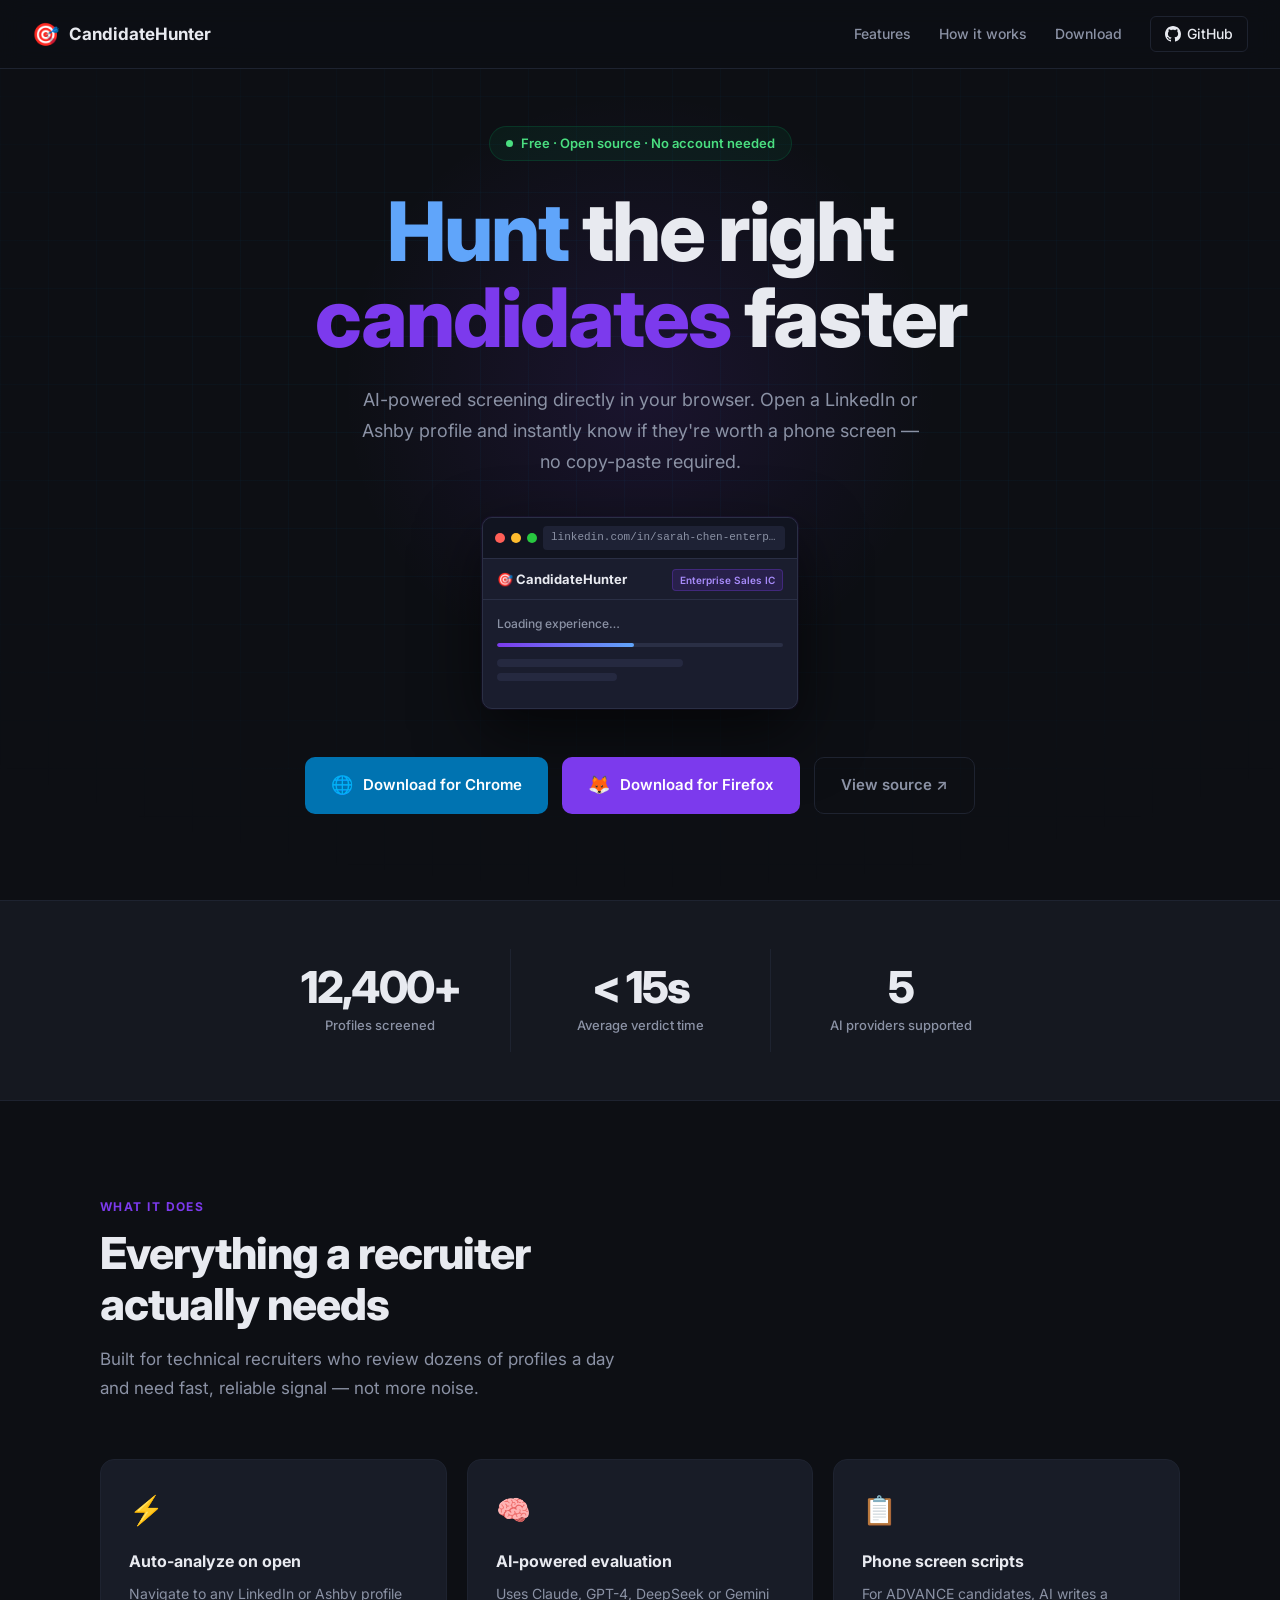
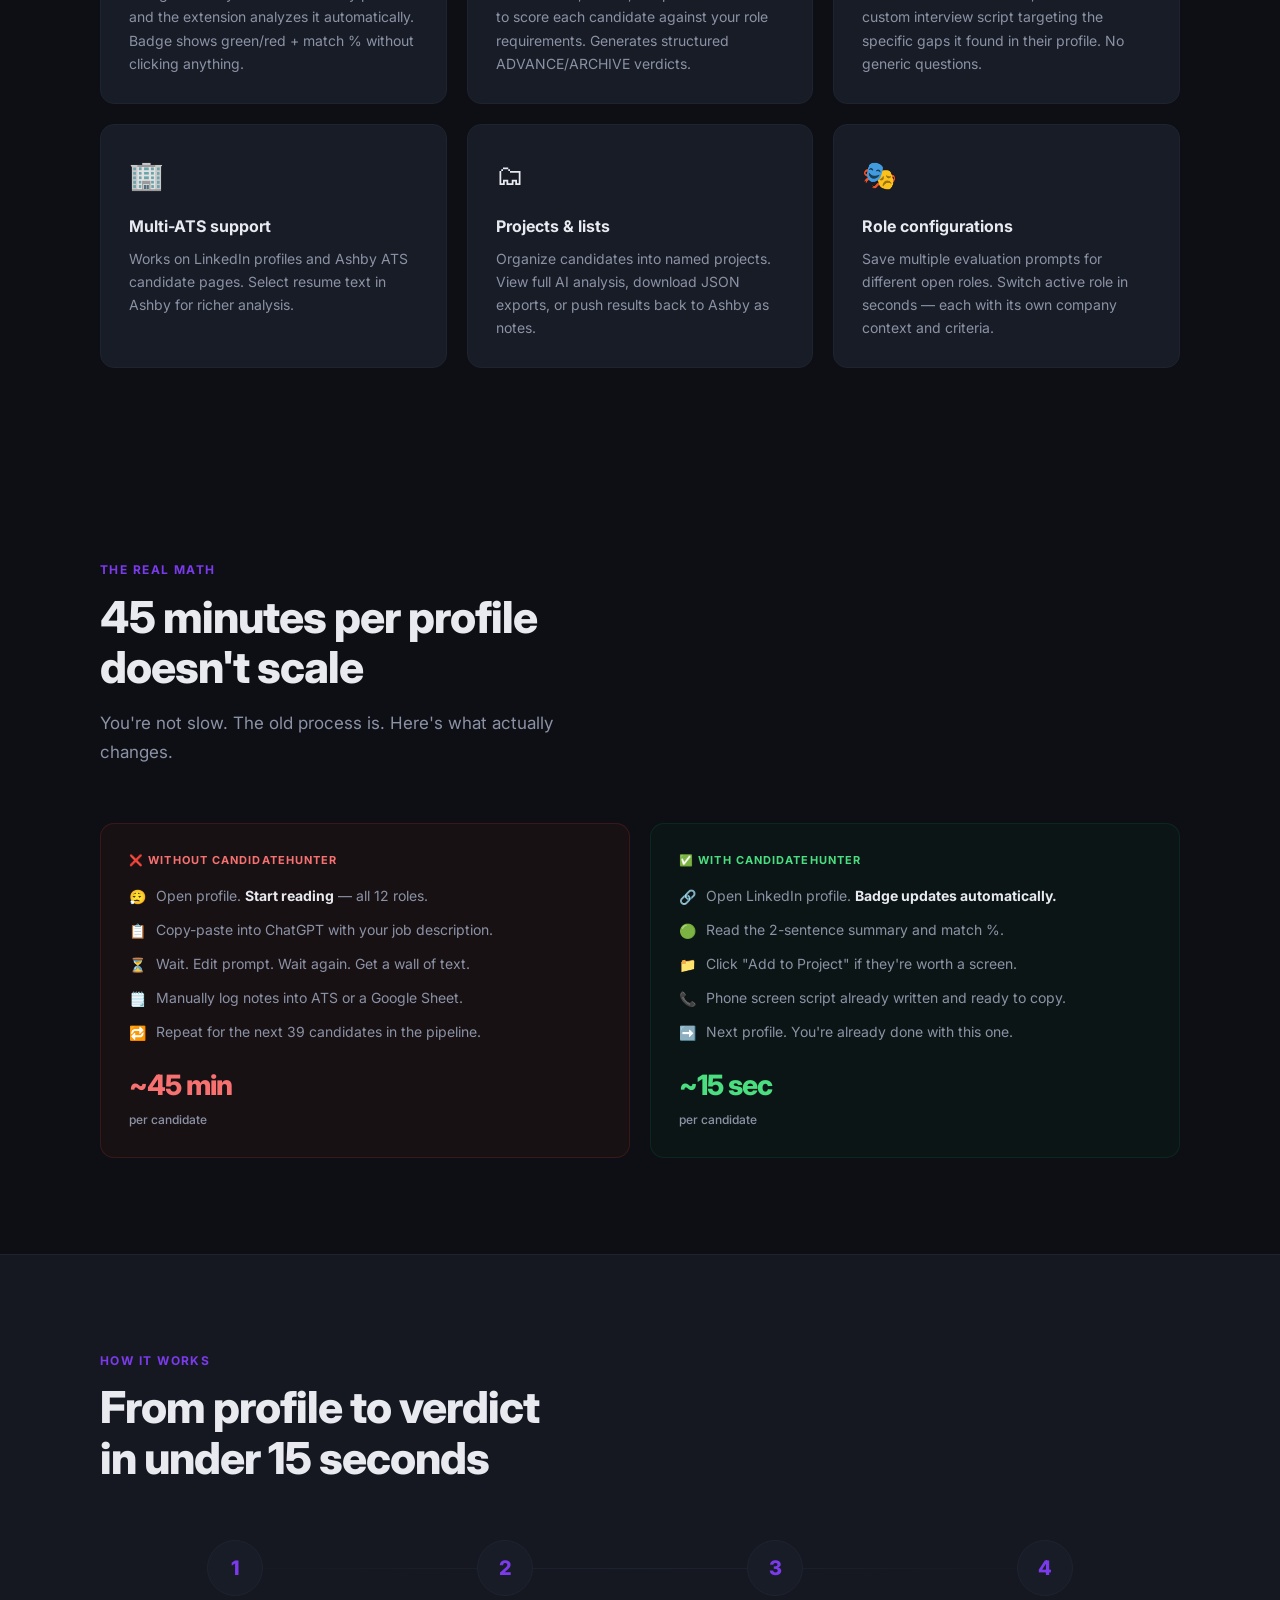
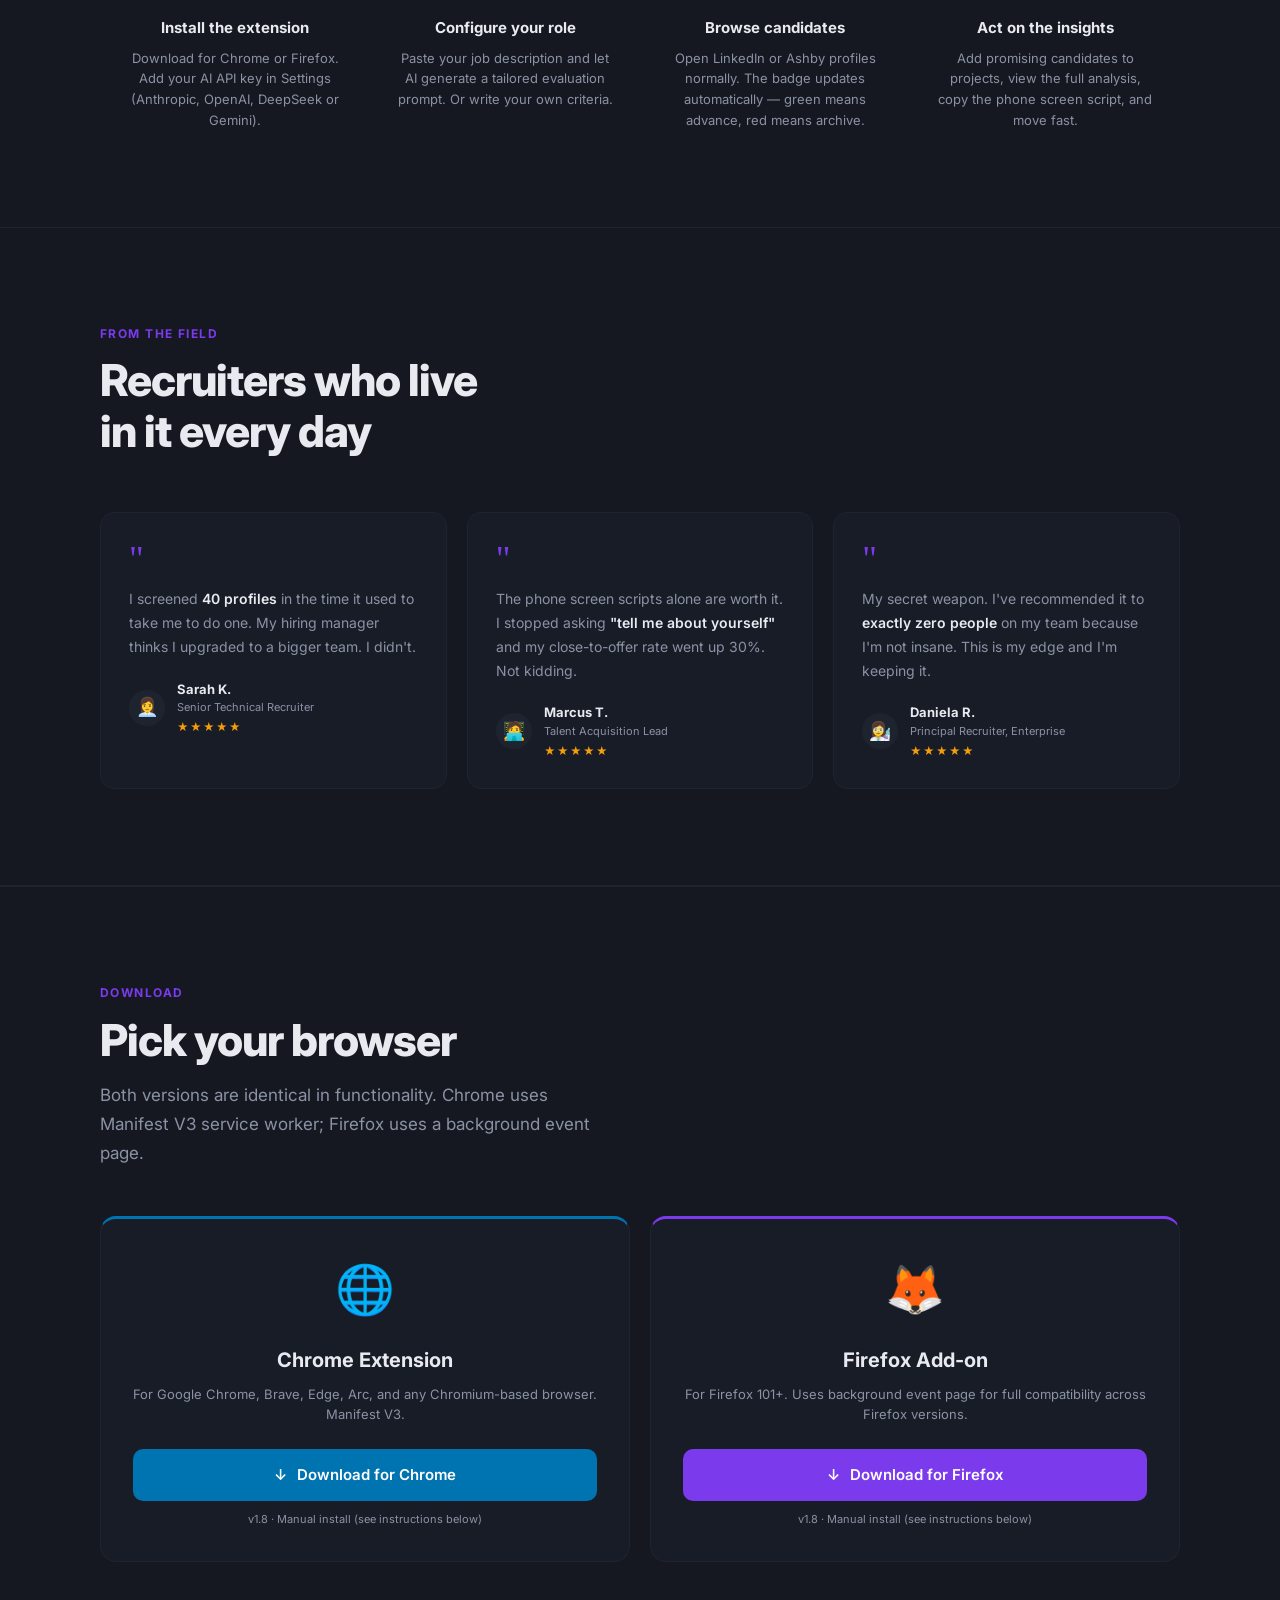
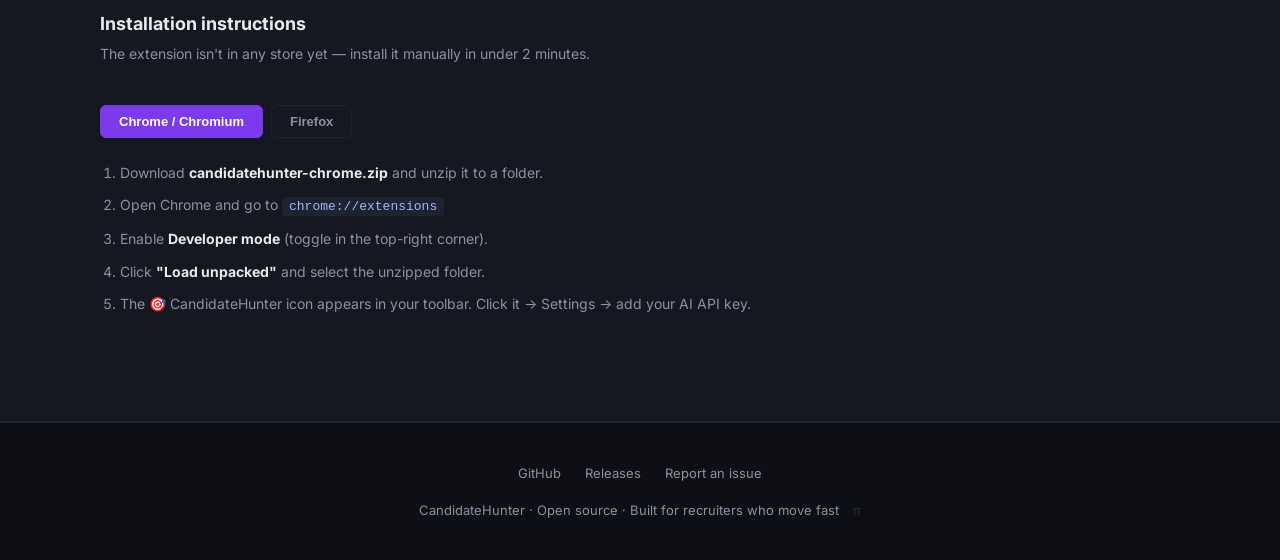
==== commit 5d187689: "link pi door to pi.candidatehunter.guru" ====
--- a/index.html
+++ b/index.html
@@ -168,6 +168,8 @@
 
     /* FOOTER */
     footer { padding: 40px 24px; text-align: center; border-top: 1px solid var(--border); color: var(--muted); font-size: 13px; }
+    .pi-door { color: var(--muted); text-decoration: none; opacity: 0.18; margin-left: 10px; transition: opacity 0.4s, color 0.4s; }
+    .pi-door:hover { opacity: 1; color: #4ade80; }
     footer a { color: var(--muted); text-decoration: none; }
     footer a:hover { color: var(--text); }
     .footer-links { display: flex; justify-content: center; gap: 24px; margin-bottom: 16px; }
@@ -368,14 +370,14 @@
         <h3>Chrome Extension</h3>
         <p>For Google Chrome, Brave, Edge, Arc, and any Chromium-based browser. Manifest V3.</p>
         <a href="https://github.com/iamsourcer/candidatehunter/releases/latest/download/candidatehunter-chrome.zip" class="btn btn-chrome"><span>↓</span> Download for Chrome</a>
-        <div class="dl-version">v1.8 · Manual install (see instructions below)</div>
+        <div class="dl-version" id="dl-version-chrome">v1.8 · Manual install (see instructions below)</div>
       </div>
       <div class="dl-card firefox">
         <div class="browser-icon">🦊</div>
         <h3>Firefox Add-on</h3>
         <p>For Firefox 101+. Uses background event page for full compatibility across Firefox versions.</p>
         <a href="https://github.com/iamsourcer/candidatehunter/releases/latest/download/candidatehunter-firefox.zip" class="btn btn-firefox"><span>↓</span> Download for Firefox</a>
-        <div class="dl-version">v1.8 · Manual install (see instructions below)</div>
+        <div class="dl-version" id="dl-version-firefox">v1.8 · Manual install (see instructions below)</div>
       </div>
     </div>
     <div style="margin-top:48px">
@@ -415,10 +417,27 @@
     <a href="https://github.com/iamsourcer/candidatehunter/releases" target="_blank">Releases</a>
     <a href="https://github.com/iamsourcer/candidatehunter/issues" target="_blank">Report an issue</a>
   </div>
-  <p>CandidateHunter · Open source · Built for recruiters who move fast</p>
+  <p>CandidateHunter · Open source · Built for recruiters who move fast <a class="pi-door" href="https://pi.candidatehunter.guru" tabindex="-1" aria-hidden="true">π</a></p>
 </footer>
 
 <script>
+  // ── Latest release version ────────────────────────────────────────────────────
+  (function () {
+    fetch('https://api.github.com/repos/iamsourcer/candidatehunter/releases/latest', {
+      headers: { Accept: 'application/vnd.github+json' }
+    })
+    .then(r => r.ok ? r.json() : null)
+    .then(data => {
+      if (!data?.tag_name) return;
+      const label = data.tag_name + ' · Manual install (see instructions below)';
+      const chrome  = document.getElementById('dl-version-chrome');
+      const firefox = document.getElementById('dl-version-firefox');
+      if (chrome)  chrome.textContent  = label;
+      if (firefox) firefox.textContent = label;
+    })
+    .catch(() => {});
+  })();
+
   // ── Tab switcher ──────────────────────────────────────────────────────────────
   function switchTab(id, btn) {
     document.querySelectorAll('.tab-content').forEach(el => el.classList.remove('active'));
